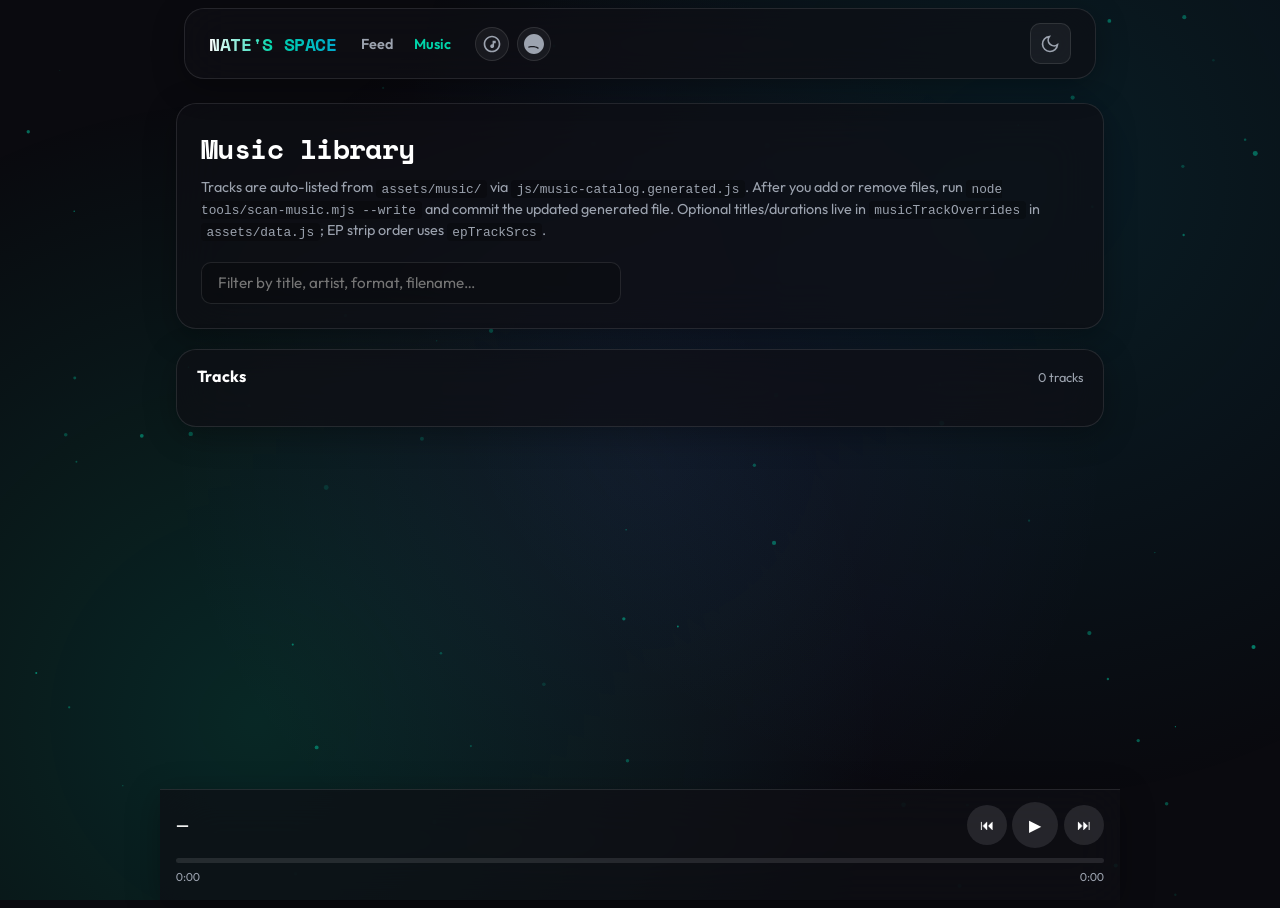
==== music.html @ 947f61d8 "feat(music): auto catalog from assets/music via generated JS Made-with: Cursor" ====
<!DOCTYPE html>
<html lang="en">

<head>
    <meta charset="UTF-8">
    <meta name="viewport" content="width=device-width, initial-scale=1.0">
    <title>Music Library — Nate's Space</title>
    <meta name="description" content="Full catalog of tracks from the studio.">
    <link rel="preconnect" href="https://fonts.googleapis.com">
    <link rel="preconnect" href="https://fonts.gstatic.com" crossorigin>
    <link
        href="https://fonts.googleapis.com/css2?family=Outfit:wght@300;400;600;700&family=Space+Mono:wght@400;700&display=swap"
        rel="stylesheet">
    <link rel="stylesheet" href="styles.css?v=113">
</head>

<body class="music-page-body">
    <canvas id="particleCanvas"></canvas>
    <div class="music-page-shell">
        <nav class="top-nav glass-panel music-top-nav">
            <div class="nav-left-group">
                <a href="index.html" class="logo music-logo-link" title="Back to feed">NATE'S SPACE</a>
                <div class="nav-page-links">
                    <a href="index.html" class="nav-text-link">Feed</a>
                    <span class="nav-text-link nav-text-current" aria-current="page">Music</span>
                </div>
                <div class="nav-socials">
                    <a href="https://music.apple.com/us/artist/natee/1810779697" target="_blank"
                        class="nav-btn social-link apple" title="Apple Music">
                        <svg class="icon" viewBox="0 0 24 24" fill="currentColor">
                            <path
                                d="M12 2C6.48 2 2 6.48 2 12s4.48 10 10 10 10-4.48 10-10S17.52 2 12 2zm0 18c-4.41 0-8-3.59-8-8s3.59-8 8-8 8 3.59 8 8-3.59 8-8 8zm4.5-9h-2v3.59c0 1.28-1.04 2.32-2.32 2.32-1.28 0-2.32-1.04-2.32-2.32 0-1.28 1.04-2.32 2.32-2.32.17 0 .34.02.5.06V8h3.82v1z" />
                        </svg>
                    </a>
                    <a href="https://open.spotify.com/artist/3quza30cJ2cYJm2auOIv85" target="_blank"
                        class="nav-btn social-link spotify" title="Spotify">
                        <svg class="icon" viewBox="0 0 24 24" fill="currentColor">
                            <path
                                d="M12 0C5.4 0 0 5.4 0 12s5.4 12 12 12 12-5.4 12-12S18.66 0 12 0zm5.521 17.34c-.24.359-.66.48-1.021.24-2.82-1.74-6.36-2.101-10.561-1.141-.418.122-.779-.179-.899-.539-.12-.421.18-.78.54-.9 4.56-1.021 8.52-.6 11.64 1.32.42.18.479.659.301 1.02z" />
                        </svg>
                    </a>
                </div>
            </div>
            <div class="nav-controls">
                <button class="nav-btn" id="themeToggle" title="Switch Theme">
                    <svg class="icon" viewBox="0 0 24 24" fill="none" stroke="currentColor" stroke-width="2">
                        <path d="M21 12.79A9 9 0 1 1 11.21 3 7 7 0 0 0 21 12.79z"></path>
                    </svg>
                </button>
            </div>
        </nav>

        <main class="music-main">
            <header class="glass-panel music-library-header">
                <div class="music-library-intro">
                    <h1 class="music-library-title">Music library</h1>
                    <p class="music-library-sub">
                        Tracks are auto-listed from <code>assets/music/</code> via
                        <code>js/music-catalog.generated.js</code>. After you add or remove files, run
                        <code>node tools/scan-music.mjs --write</code> and commit the updated generated file.
                        Optional titles/durations live in <code>musicTrackOverrides</code> in
                        <code>assets/data.js</code>; EP strip order uses <code>epTrackSrcs</code>.
                    </p>
                </div>
                <label class="music-search-wrap">
                    <span class="visually-hidden">Filter tracks</span>
                    <input type="search" id="musicSearch" class="music-search-input" placeholder="Filter by title, artist, format, filename…" autocomplete="off">
                </label>
            </header>

            <section class="glass-panel music-library-panel" aria-labelledby="musicLibHeading">
                <div class="music-library-toolbar">
                    <h2 id="musicLibHeading" class="music-lib-heading">Tracks</h2>
                    <span class="music-count" id="musicCount">0 tracks</span>
                </div>
                <div class="music-library-list" id="musicLibraryList"></div>
                <p class="music-empty-hint" id="musicEmptyState" hidden>No tracks match your filter.</p>
            </section>
        </main>

        <div class="music-dock glass-panel" id="musicDock">
            <audio id="libraryAudio" preload="metadata"></audio>
            <div class="music-dock-row">
                <div class="music-dock-info">
                    <span class="music-dock-title" id="dockTitle">—</span>
                    <span class="music-dock-artist" id="dockArtist"></span>
                </div>
                <div class="music-dock-controls">
                    <button type="button" class="music-dock-btn" id="dockPrev" title="Previous">⏮</button>
                    <button type="button" class="music-dock-btn music-dock-play" id="dockPlay" title="Play">▶</button>
                    <button type="button" class="music-dock-btn" id="dockNext" title="Next">⏭</button>
                </div>
                <a class="music-dock-download" id="dockDownload" href="#" download title="Download file" hidden>⬇</a>
            </div>
            <div class="music-dock-progress-wrap">
                <div class="music-dock-progress" id="dockProgressBar">
                    <div class="music-dock-progress-fill" id="dockProgressFill"></div>
                </div>
                <div class="music-dock-times">
                    <span id="dockCur">0:00</span>
                    <span id="dockDur">0:00</span>
                </div>
            </div>
        </div>
    </div>

    <script src="assets/data.js?v=113"></script>
    <script src="js/music-catalog.generated.js?v=113"></script>
    <script src="js/music-catalog-merge.js?v=113"></script>
    <script src="js/theme-layout.js?v=113"></script>
    <script src="js/particles.js?v=113"></script>
    <script src="js/music-page.js?v=113"></script>
</body>

</html>
---- styles.css ----
/* ===== CSS Variables ===== */
:root {
  --bg-primary: #0a0a0f;
  --bg-secondary: rgba(255, 255, 255, 0.03);
  --bg-glass: rgba(15, 15, 20, 0.7);
  --glass-border: rgba(255, 255, 255, 0.1);

  --accent-color: #00d4aa;
  --accent-glow: rgba(0, 212, 170, 0.5);
  --accent-secondary: #00a8cc;
  --accent-tertiary: #7b61ff;

  --text-primary: #ffffff;
  --text-secondary: #9ca3af;

  --font-main: 'Outfit', -apple-system, BlinkMacSystemFont, sans-serif;
  --font-mono: 'Space Mono', monospace;

  --radius-lg: 20px;
  --radius-md: 14px;
  --radius-sm: 10px;
}

/* Light Theme */
[data-theme="light"] {
  --bg-primary: #f5f7fa;
  --bg-secondary: rgba(0, 0, 0, 0.02);
  --bg-glass: rgba(255, 255, 255, 0.8);
  --glass-border: rgba(0, 0, 0, 0.06);
  --text-primary: #0f172a;
  --text-secondary: #64748b;
}

/* ===== Reset & Base ===== */
* {
  box-sizing: border-box;
  margin: 0;
  padding: 0;
}

body {
  font-family: var(--font-main);
  background-color: var(--bg-primary);
  color: var(--text-primary);
  min-height: 100vh;
  min-height: 100dvh;
  /* Dynamic viewport height for mobile */
  -webkit-font-smoothing: antialiased;
  transition: background-color 0.5s ease, color 0.5s ease;
  overflow-x: hidden;
  overscroll-behavior: none;
  /* Prevent overscroll bounce */
}

/* Animated Background */
body::before {
  content: '';
  position: fixed;
  top: -50px;
  /* Extend beyond viewport to prevent gaps */
  left: -50px;
  right: -50px;
  bottom: -50px;
  background:
    radial-gradient(circle at 20% 80%, rgba(0, 212, 170, 0.15) 0%, transparent 50%),
    radial-gradient(circle at 80% 20%, rgba(0, 168, 204, 0.12) 0%, transparent 50%),
    radial-gradient(circle at 50% 50%, rgba(123, 97, 255, 0.08) 0%, transparent 60%);
  background-attachment: fixed;
  pointer-events: none;
  z-index: -1;
  animation: bgPulse 15s ease-in-out infinite;
}

#particleCanvas {
  position: fixed;
  top: 0;
  left: 0;
  width: 100%;
  height: 100%;
  pointer-events: none;
  z-index: 1;
  /* Ensure it is above the background but below content if content has higher z-index */
}

@keyframes bgPulse {

  0%,
  100% {
    opacity: 1;
  }

  50% {
    opacity: 0.8;
  }
}

[data-theme="light"] body::before {
  background:
    radial-gradient(circle at 20% 80%, rgba(0, 212, 170, 0.08) 0%, transparent 50%),
    radial-gradient(circle at 80% 20%, rgba(0, 168, 204, 0.06) 0%, transparent 50%);
}

html {
  scroll-behavior: smooth;
}

/* ===== Scrollbar ===== */
::-webkit-scrollbar {
  width: 10px;
}

::-webkit-scrollbar-track {
  background: var(--bg-primary);
}

::-webkit-scrollbar-thumb {
  background: rgba(255, 255, 255, 0.1);
  border-radius: 5px;
  border: 2px solid var(--bg-primary);
  /* Padding effect */
}

::-webkit-scrollbar-thumb:hover {
  background: var(--accent-color);
}

/* ===== Loading Skeleton ===== */
.skeleton-loading {
  background: linear-gradient(90deg,
      rgba(255, 255, 255, 0.05) 25%,
      rgba(255, 255, 255, 0.1) 50%,
      rgba(255, 255, 255, 0.05) 75%);
  background-size: 200% 100%;
  animation: skeletonShimmer 1.5s infinite;
}

@keyframes skeletonShimmer {
  0% {
    background-position: 200% 0;
  }

  100% {
    background-position: -200% 0;
  }
}

/* ===== Glass Panel ===== */
.glass-panel {
  background: var(--bg-glass);
  backdrop-filter: blur(24px);
  -webkit-backdrop-filter: blur(24px);
  border: 1px solid var(--glass-border);
  border-radius: var(--radius-lg);
  box-shadow: 0 8px 32px rgba(0, 0, 0, 0.3);
  transition: all 0.3s ease;
}

.glass-panel:hover {
  border-color: rgba(0, 212, 170, 0.2);
}

/* ===== Layout ===== */
.app-layout {
  min-height: 100vh;
  display: flex;
  flex-direction: column;
}

.container {
  max-width: 1200px;
  margin: 0 auto;
  padding: 0 1rem 2rem;
}

.main-grid {
  display: grid;
  grid-template-columns: 320px 1fr;
  gap: 1.5rem;
  transition: all 0.4s ease;
}

/* Layout Modes */
.main-grid[data-layout="left"] {
  grid-template-columns: 320px 1fr;
}

.main-grid[data-layout="right"] {
  grid-template-columns: 1fr 320px;
}

.main-grid[data-layout="right"] .sidebar {
  order: 2;
}

.main-grid[data-layout="focus"] {
  grid-template-columns: 1fr;
  max-width: 800px;
  margin: 0 auto;
}

.main-grid[data-layout="focus"] .sidebar {
  display: none;
}

/* Hero Section - Only visible in Focus mode */
.hero-section {
  display: none;
  position: relative;
  width: 100vw;
  left: 50%;
  right: 50%;
  margin-left: -50vw;
  margin-right: -50vw;
  min-height: 450px;
  /* Removed border-radius for full immersive feel */
  overflow: hidden;
  margin-bottom: 2rem;
  box-shadow: 0 10px 40px rgba(0, 0, 0, 0.5);
}

[data-layout="focus"]~.hero-section,
.container:has(.main-grid[data-layout="focus"]) .hero-section {
  display: block;
}

.hero-bg {
  position: absolute;
  inset: 0;
  z-index: 0;
}

.hero-bg-image {
  width: 100%;
  height: 100%;
  object-fit: cover;
  filter: brightness(0.35) saturate(1.2);
}

.hero-overlay {
  position: absolute;
  inset: 0;
  background: linear-gradient(to top,
      rgba(10, 10, 15, 0.95) 0%,
      rgba(10, 10, 15, 0.6) 40%,
      transparent 100%);
}

.hero-content {
  position: relative;
  z-index: 1;
  display: flex;
  align-items: flex-end;
  gap: 2rem;
  padding: 3rem;
  min-height: 450px;
  max-width: 1200px;
  margin: 0 auto;
}

.hero-avatar {
  flex-shrink: 0;
}

.hero-avatar img {
  width: 150px;
  height: 150px;
  border-radius: 50%;
  object-fit: cover;
  border: 4px solid var(--accent-color);
  box-shadow: 0 0 40px var(--accent-glow);
}

.hero-info {
  flex: 1;
}

.hero-title {
  font-size: 3rem;
  font-weight: 700;
  margin-bottom: 0.5rem;
  background: linear-gradient(135deg, #fff, var(--accent-color));
  -webkit-background-clip: text;
  -webkit-text-fill-color: transparent;
  background-clip: text;
}

.hero-subtitle {
  font-size: 1.1rem;
  color: var(--text-secondary);
  margin-bottom: 1.5rem;
}

.hero-stats {
  display: flex;
  gap: 2.5rem;
  margin-bottom: 1.5rem;
}

.hero-stat {
  display: flex;
  flex-direction: column;
}

.hero-stat .stat-value {
  font-size: 1.75rem;
  font-weight: 700;
  color: var(--text-primary);
}

.hero-stat .stat-label {
  font-size: 0.8rem;
  color: var(--text-secondary);
  text-transform: uppercase;
  letter-spacing: 0.05em;
}

.hero-actions {
  display: flex;
  gap: 0.75rem;
  flex-wrap: wrap;
}

.hero-actions .btn {
  padding: 0.75rem 1.5rem;
}

.hero-actions .btn.primary {
  box-shadow: 0 4px 20px var(--accent-glow);
}


/* ===== Navigation ===== */
.top-nav {
  position: sticky;
  top: 0.5rem;
  margin: 0.5rem auto 1.5rem;
  width: calc(100% - 1rem);
  max-width: 1200px;
  padding: 0.875rem 1.5rem;
  display: flex;
  justify-content: space-between;
  align-items: center;
  z-index: 100;
  animation: slideDown 0.6s ease-out;
}

@keyframes slideDown {
  from {
    opacity: 0;
    transform: translateY(-20px);
  }

  to {
    opacity: 1;
    transform: translateY(0);
  }
}

.logo {
  font-family: var(--font-mono);
  font-weight: 700;
  font-size: 1.1rem;
  letter-spacing: -0.02em;
  text-transform: uppercase;
  background: linear-gradient(90deg,
      var(--text-primary) 0%,
      var(--accent-color) 25%,
      var(--accent-secondary) 50%,
      var(--text-primary) 75%,
      var(--text-primary) 100%);
  background-size: 200% auto;
  -webkit-background-clip: text;
  -webkit-text-fill-color: transparent;
  background-clip: text;
  animation: shine 4s linear infinite;
}

@keyframes shine {
  to {
    background-position: 200% center;
  }
}

.nav-controls {
  display: flex;
  gap: 0.5rem;
}

.nav-btn {
  background: rgba(255, 255, 255, 0.05);
  border: 1px solid var(--glass-border);
  color: var(--text-secondary);
  cursor: pointer;
  display: flex;
  align-items: center;
  justify-content: center;
  padding: 0.6rem;
  border-radius: var(--radius-sm);
  transition: all 0.3s ease;
}

.nav-btn:hover {
  color: var(--accent-color);
  background: rgba(0, 212, 170, 0.15);
  border-color: var(--accent-color);
  transform: scale(1.05);
}

.nav-btn .icon {
  width: 20px;
  height: 20px;
}

.theme-toggle {
  background: rgba(255, 255, 255, 0.05);
  border: 1px solid var(--glass-border);
  color: var(--text-secondary);
  cursor: pointer;
  display: flex;
  align-items: center;
  justify-content: center;
  padding: 0.5rem;
  border-radius: 50%;
  transition: all 0.3s ease;
}

.theme-toggle:hover {
  color: var(--accent-color);
  background: rgba(0, 212, 170, 0.15);
  border-color: var(--accent-color);
  transform: rotate(180deg);
}

.theme-toggle .icon {
  width: 20px;
  height: 20px;
}

.nav-left-group {
  display: flex;
  align-items: center;
  gap: 1.5rem;
  flex-wrap: wrap;
}

.nav-page-links {
  display: flex;
  align-items: center;
  gap: 0.35rem;
  font-size: 0.9rem;
  font-weight: 600;
}

.nav-text-link {
  color: var(--text-secondary);
  text-decoration: none;
  padding: 0.25rem 0.5rem;
  border-radius: var(--radius-sm);
  transition: color 0.2s, background 0.2s;
}

.nav-text-link:hover {
  color: var(--accent-color);
  background: rgba(0, 212, 170, 0.08);
}

.nav-text-current {
  color: var(--accent-color);
  cursor: default;
}

.nav-socials {
  display: flex;
  gap: 0.5rem;
}

.social-link {
  width: 34px;
  height: 34px;
  padding: 0;
  border-radius: 50%;
}

.social-link svg {
  width: 18px;
  height: 18px;
}

.social-link.spotify:hover {
  color: #1DB954;
  border-color: #1DB954;
  background: rgba(29, 185, 84, 0.1);
}

.social-link.apple:hover {
  color: #fa243c;
  border-color: #fa243c;
  background: rgba(250, 36, 60, 0.1);
}

@media (max-width: 600px) {
  .nav-left-group {
    gap: 0.75rem;
  }

  .logo {
    font-size: 1rem;
  }
}

/* ===== Sidebar ===== */
.sidebar {
  display: flex;
  flex-direction: column;
  gap: 1.25rem;
  animation: slideInLeft 0.5s ease-out;
}

@keyframes slideInLeft {
  from {
    opacity: 0;
    transform: translateX(-20px);
  }

  to {
    opacity: 1;
    transform: translateX(0);
  }
}

/* ===== Profile Card ===== */
.profile-card {
  padding: 1.5rem;
  text-align: center;
}

.profile-pic-container {
  position: relative;
  width: 140px;
  height: 140px;
  margin: 0 auto 1.25rem;
}

.profile-pic {
  width: 100%;
  height: 100%;
  border-radius: 50%;
  overflow: hidden;
  border: 3px solid var(--accent-color);
  box-shadow: 0 0 25px var(--accent-glow);
}

.profile-image {
  width: 100%;
  height: 100%;
  object-fit: cover;
}

.status-indicator {
  position: absolute;
  bottom: 8px;
  right: 8px;
  width: 18px;
  height: 18px;
  background: #00ff88;
  border-radius: 50%;
  border: 3px solid var(--bg-primary);
  animation: pulse 2s infinite;
}

@keyframes pulse {

  0%,
  100% {
    box-shadow: 0 0 0 0 rgba(0, 255, 136, 0.5);
  }

  50% {
    box-shadow: 0 0 0 8px rgba(0, 255, 136, 0);
  }
}

.profile-info h1 {
  font-size: 1.4rem;
  margin-bottom: 0.4rem;
}

.mood {
  color: var(--text-secondary);
  font-size: 0.9rem;
  margin-bottom: 1rem;
}

.stats {
  display: flex;
  justify-content: center;
  gap: 1rem;
  color: var(--text-secondary);
  font-size: 0.8rem;
  margin-bottom: 1.25rem;
  flex-wrap: wrap;
}

.actions {
  display: flex;
  gap: 0.5rem;
  justify-content: center;
  margin-bottom: 1.25rem;
}

.btn {
  background: rgba(255, 255, 255, 0.05);
  border: 1px solid var(--glass-border);
  color: var(--text-primary);
  padding: 0.5rem 1rem;
  border-radius: var(--radius-sm);
  cursor: pointer;
  font-family: var(--font-main);
  font-weight: 600;
  font-size: 0.9rem;
  transition: all 0.2s;
}

.btn:hover {
  background: rgba(255, 255, 255, 0.1);
  border-color: var(--accent-color);
}

.btn.primary {
  background: var(--accent-color);
  border-color: var(--accent-color);
  color: white;
}

.btn.primary:hover {
  box-shadow: 0 0 20px var(--accent-glow);
  transform: translateY(-1px);
}

.about-section {
  text-align: left;
  padding-top: 1.25rem;
  border-top: 1px solid var(--glass-border);
}

.about-section h3 {
  font-size: 0.8rem;
  text-transform: uppercase;
  letter-spacing: 0.05em;
  color: var(--text-secondary);
  margin-bottom: 0.5rem;
}

.about-section p {
  font-size: 0.9rem;
  line-height: 1.5;
  margin-bottom: 1rem;
}

.skills-tags {
  display: flex;
  gap: 0.5rem;
  margin-bottom: 1rem;
  flex-wrap: wrap;
}

.skill-tag {
  display: inline-flex;
  align-items: center;
  gap: 0.25rem;
  background: rgba(0, 212, 170, 0.15);
  color: var(--accent-color);
  padding: 0.25rem 0.75rem;
  border-radius: 20px;
  font-size: 0.75rem;
  font-weight: 600;
}

.website-link {
  color: var(--accent-color);
  text-decoration: none;
  font-size: 0.9rem;
  display: inline-flex;
  align-items: center;
  gap: 0.5rem;
  transition: opacity 0.2s;
}

.website-link:hover {
  opacity: 0.8;
}

/* ===== Gallery Panel ===== */
.gallery-panel {
  padding: 1.25rem;
}

.gallery-panel h3 {
  font-size: 1rem;
  margin-bottom: 1rem;
}

.gallery-panel .gallery-grid {
  display: grid;
  grid-template-columns: repeat(2, 1fr);
  gap: 0.5rem;
}

.gallery-panel .gallery-item {
  border-radius: var(--radius-sm);
  overflow: hidden;
  aspect-ratio: 1;
  cursor: pointer;
}

.gallery-panel .gallery-item img {
  width: 100%;
  height: 100%;
  object-fit: cover;
  transition: transform 0.3s;
}

.gallery-panel .gallery-item:hover img {
  transform: scale(1.1);
}

/* ===== Music Player ===== */
.music-player {
  padding: 1.25rem;
}

.player-header-row {
  display: flex;
  justify-content: space-between;
  align-items: center;
  margin-bottom: 1rem;
}

.player-header-row h3 {
  font-size: 1rem;
  margin-bottom: 0;
}

.icon-btn {
  background: transparent;
  border: none;
  cursor: pointer;
  color: var(--text-secondary);
  transition: all 0.2s;
  padding: 4px;
  border-radius: 50%;
  display: flex;
  align-items: center;
  justify-content: center;
}

.icon-btn:hover {
  color: var(--accent-color);
  background: rgba(255, 255, 255, 0.05);
}

.apple-toggle {
  color: #fa243c;
  position: relative;
  overflow: visible;
  animation: applePulse 3s infinite;
}

@keyframes applePulse {
  0% {
    box-shadow: 0 0 0 0 rgba(250, 36, 60, 0.4);
  }

  70% {
    box-shadow: 0 0 0 6px rgba(250, 36, 60, 0);
  }

  100% {
    box-shadow: 0 0 0 0 rgba(250, 36, 60, 0);
  }
}

.apple-toggle:hover {
  background: rgba(250, 36, 60, 0.15);
  transform: scale(1.1);
  animation: none;
  /* Stop pulsing on hover */
}

.apple-toggle svg {
  width: 24px;
  height: 24px;
}

.modal-content.large-modal {
  width: 90%;
  max-width: 700px;
}

.apple-embeds {
  margin-top: 1.5rem;
  display: flex;
  flex-direction: column;
  gap: 1rem;
  overflow-y: auto;
  max-height: 60vh;
  -webkit-overflow-scrolling: touch;
  padding-right: 5px;
  /* Prevent scrollbar overlapping content */
}

/* Custom scrollbar for the embeds container */
.apple-embeds::-webkit-scrollbar {
  width: 6px;
}

.apple-embeds::-webkit-scrollbar-track {
  background: rgba(255, 255, 255, 0.05);
}

.apple-embeds::-webkit-scrollbar-thumb {
  background: var(--glass-border);
  border-radius: 3px;
}

.player-container {
  display: flex;
  flex-direction: column;
  gap: 1rem;
}

.track-list {
  display: flex;
  flex-direction: column;
  gap: 0.5rem;
}

.track {
  display: flex;
  align-items: center;
  gap: 0.75rem;
  padding: 0.75rem;
  background: rgba(0, 0, 0, 0.2);
  border-radius: var(--radius-sm);
  cursor: pointer;
  transition: all 0.2s;
  border: 1px solid transparent;
}

.track:hover {
  background: rgba(0, 212, 170, 0.1);
  border-color: rgba(0, 212, 170, 0.2);
}

.track.active {
  background: rgba(0, 212, 170, 0.15);
  border-color: var(--accent-color);
}

.track.playing .track-play-btn {
  background: var(--accent-color);
  color: white;
}

.track-play-btn {
  width: 36px;
  height: 36px;
  border-radius: 50%;
  border: none;
  background: rgba(255, 255, 255, 0.1);
  color: var(--text-primary);
  cursor: pointer;
  display: flex;
  align-items: center;
  justify-content: center;
  font-size: 0.8rem;
  transition: all 0.2s;
  flex-shrink: 0;
}

.track-play-btn:hover {
  background: var(--accent-color);
  color: white;
  transform: scale(1.1);
}

.track-info {
  display: flex;
  flex-direction: column;
  gap: 0.15rem;
  min-width: 0;
  flex: 1;
}

.track-title {
  font-weight: 600;
  font-size: 0.9rem;
  white-space: nowrap;
  overflow: hidden;
  text-overflow: ellipsis;
}

.track-artist {
  font-size: 0.75rem;
  color: var(--text-secondary);
}

.player-controls {
  display: flex;
  flex-direction: column;
  gap: 0.75rem;
}

.progress-container {
  display: flex;
  flex-direction: column;
  gap: 0.35rem;
}

.progress-bar {
  width: 100%;
  height: 6px;
  background: rgba(255, 255, 255, 0.1);
  border-radius: 3px;
  cursor: pointer;
  overflow: hidden;
}

.progress-fill {
  height: 100%;
  width: 0%;
  background: linear-gradient(90deg, var(--accent-color), var(--accent-secondary));
  border-radius: 3px;
  transition: width 0.1s linear;
}

.time-display {
  display: flex;
  justify-content: space-between;
  font-size: 0.7rem;
  color: var(--text-secondary);
  font-family: var(--font-mono);
}

.volume-control {
  display: flex;
  align-items: center;
  gap: 0.5rem;
}

.volume-icon {
  font-size: 0.9rem;
  cursor: pointer;
}

.volume-slider {
  flex: 1;
  height: 4px;
  -webkit-appearance: none;
  appearance: none;
  background: rgba(255, 255, 255, 0.1);
  border-radius: 2px;
  cursor: pointer;
}

.volume-slider::-webkit-slider-thumb {
  -webkit-appearance: none;
  appearance: none;
  width: 12px;
  height: 12px;
  background: var(--accent-color);
  border-radius: 50%;
  cursor: pointer;
  transition: transform 0.1s;
}

.volume-slider::-webkit-slider-thumb:hover {
  transform: scale(1.2);
}

.volume-slider::-moz-range-thumb {
  width: 12px;
  height: 12px;
  background: var(--accent-color);
  border-radius: 50%;
  border: none;
  cursor: pointer;
}

/* ===== Focus Mode Music Player ===== */
.focus-music-player {
  display: none;
  padding: 1.5rem;
  margin-bottom: 1.5rem;
}

.focus-music-player.visible {
  display: block;
}

.focus-player-header {
  display: flex;
  justify-content: space-between;
  align-items: center;
  margin-bottom: 1.25rem;
}

.focus-player-header h3 {
  font-size: 1.25rem;
  font-weight: 700;
}

.album-info {
  font-size: 0.85rem;
  color: var(--text-secondary);
}

.focus-player-content {
  display: flex;
  gap: 1.5rem;
  margin-bottom: 1.25rem;
}

.focus-album-art {
  flex-shrink: 0;
}

.focus-album-art img {
  width: 120px;
  height: 120px;
  border-radius: var(--radius-md);
  object-fit: cover;
  box-shadow: 0 8px 25px rgba(0, 0, 0, 0.4);
}

.focus-tracks {
  flex: 1;
  display: flex;
  flex-direction: column;
  gap: 0.5rem;
}

.focus-track {
  display: flex;
  align-items: center;
  gap: 0.75rem;
  padding: 0.75rem;
  background: rgba(0, 0, 0, 0.2);
  border-radius: var(--radius-sm);
  cursor: pointer;
  transition: all 0.2s;
  border: 1px solid transparent;
}

.focus-track:hover {
  background: rgba(0, 212, 170, 0.1);
  border-color: rgba(0, 212, 170, 0.2);
}

.focus-track.active {
  background: rgba(0, 212, 170, 0.15);
  border-color: var(--accent-color);
}

.focus-track.playing .focus-track-btn {
  background: var(--accent-color);
  color: white;
}

.focus-track-btn {
  width: 40px;
  height: 40px;
  border-radius: 50%;
  border: none;
  background: rgba(255, 255, 255, 0.1);
  color: var(--text-primary);
  cursor: pointer;
  display: flex;
  align-items: center;
  justify-content: center;
  font-size: 0.9rem;
  transition: all 0.2s;
  flex-shrink: 0;
}

.focus-track-btn:hover {
  background: var(--accent-color);
  color: white;
  transform: scale(1.1);
}

.focus-track-info {
  display: flex;
  flex-direction: column;
  gap: 0.2rem;
  min-width: 0;
  flex: 1;
}

.focus-track-title {
  font-weight: 600;
  font-size: 0.95rem;
}

.focus-track-artist {
  font-size: 0.8rem;
  color: var(--text-secondary);
}

.focus-player-controls {
  display: flex;
  flex-direction: column;
  gap: 0.5rem;
}

.focus-progress-bar {
  width: 100%;
  height: 6px;
  background: rgba(255, 255, 255, 0.1);
  border-radius: 3px;
  cursor: pointer;
  overflow: hidden;
}

.focus-progress-fill {
  height: 100%;
  width: 0%;
  background: linear-gradient(90deg, var(--accent-color), var(--accent-secondary));
  border-radius: 3px;
  transition: width 0.1s linear;
}

.focus-time-display {
  display: flex;
  justify-content: space-between;
  font-size: 0.75rem;
  color: var(--text-secondary);
  font-family: var(--font-mono);
}

/* ===== Friends Panel ===== */
.friends-panel {
  padding: 1.25rem;
}

.friends-panel h3 {
  font-size: 1rem;
  margin-bottom: 1rem;
}

.friends-grid {
  display: grid;
  grid-template-columns: repeat(3, 1fr);
  gap: 0.5rem;
}

.friend-item {
  display: flex;
  flex-direction: column;
  align-items: center;
  gap: 0.25rem;
  cursor: pointer;
}

.friend-avatar {
  width: 100%;
  aspect-ratio: 1;
  border-radius: var(--radius-sm);
  display: flex;
  align-items: center;
  justify-content: center;
  font-weight: 700;
  color: white;
  font-size: 1.1rem;
  transition: transform 0.2s;
}

.friend-item:hover .friend-avatar {
  transform: scale(1.05);
}

.friend-item span {
  font-size: 0.7rem;
  color: var(--text-secondary);
}

/* ===== Content Area ===== */
.content-area {
  display: flex;
  flex-direction: column;
  gap: 1.25rem;
  animation: slideInRight 0.5s ease-out;
}

@keyframes slideInRight {
  from {
    opacity: 0;
    transform: translateX(20px);
  }

  to {
    opacity: 1;
    transform: translateX(0);
  }
}

/* ===== Composer ===== */
.composer {
  padding: 1.25rem;
}

.composer textarea {
  width: 100%;
  background: rgba(0, 0, 0, 0.2);
  border: 1px solid var(--glass-border);
  border-radius: var(--radius-sm);
  padding: 1rem;
  color: var(--text-primary);
  font-family: var(--font-main);
  font-size: 0.95rem;
  resize: vertical;
  min-height: 80px;
  margin-bottom: 1rem;
  transition: border-color 0.2s;
}

.composer textarea::placeholder {
  color: var(--text-secondary);
}

.composer textarea:focus {
  outline: none;
  border-color: var(--accent-color);
}

.composer-actions {
  display: flex;
  justify-content: space-between;
  align-items: center;
  flex-wrap: wrap;
  gap: 0.75rem;
}

.composer-tools {
  display: flex;
  gap: 0.5rem;
}

.tool-btn {
  background: rgba(255, 255, 255, 0.05);
  border: 1px solid var(--glass-border);
  border-radius: var(--radius-sm);
  padding: 0.5rem 0.75rem;
  cursor: pointer;
  transition: all 0.2s;
}

.tool-btn:hover {
  background: rgba(0, 212, 170, 0.15);
  border-color: var(--accent-color);
}

/* ===== Posts ===== */
.post {
  padding: 1.25rem;
  transition: all 0.3s ease;
}

.post:hover {
  border-color: rgba(0, 212, 170, 0.3);
  transform: translateY(-2px);
}

.post-header {
  display: flex;
  justify-content: space-between;
  align-items: flex-start;
  margin-bottom: 1rem;
  gap: 0.75rem;
}

.post-meta h2 {
  font-size: 1.1rem;
  margin-bottom: 0.25rem;
  line-height: 1.3;
}

.timestamp {
  color: var(--text-secondary);
  font-size: 0.8rem;
}

.tag {
  padding: 0.25rem 0.5rem;
  border-radius: 4px;
  font-size: 0.65rem;
  font-weight: 700;
  text-transform: uppercase;
  white-space: nowrap;
  flex-shrink: 0;
}

.tag.video {
  background: #e74c3c;
  color: white;
}

.tag.photo {
  background: var(--accent-secondary);
  color: white;
}

.tag.update {
  background: var(--accent-tertiary);
  color: white;
}

.post-content p {
  color: var(--text-secondary);
  line-height: 1.6;
  margin-bottom: 1rem;
  font-size: 0.95rem;
}

.media-container {
  position: relative;
  border-radius: var(--radius-md);
  overflow: hidden;
  max-height: 550px;
}

.media-container img {
  width: 100%;
  height: 100%;
  object-fit: cover;
  object-position: center center;
  display: block;
  transition: transform 0.3s;
}

.media-container:hover img {
  transform: scale(1.02);
}

.video-container {
  max-height: none;
  position: relative;
  cursor: pointer;
}

.video-container video {
  width: 100%;
  border-radius: var(--radius-md);
  display: block;
}

.video-play-overlay {
  position: absolute;
  top: 50%;
  left: 50%;
  transform: translate(-50%, -50%);
  width: 60px;
  height: 60px;
  background: rgba(0, 0, 0, 0.6);
  backdrop-filter: blur(4px);
  border-radius: 50%;
  display: flex;
  align-items: center;
  justify-content: center;
  border: 2px solid rgba(255, 255, 255, 0.8);
  transition: all 0.3s ease;
  pointer-events: none;
  /* Let clicks pass through to container */
  z-index: 2;
}

.video-container:hover .video-play-overlay {
  background: var(--accent-color);
  border-color: var(--accent-color);
  transform: translate(-50%, -50%) scale(1.1);
}

.video-play-overlay::after {
  content: '';
  width: 0;
  height: 0;
  border-top: 10px solid transparent;
  border-bottom: 10px solid transparent;
  border-left: 18px solid white;
  margin-left: 4px;
}

.image-overlay {
  position: absolute;
  bottom: 0;
  left: 0;
  right: 0;
  padding: 1rem;
  background: linear-gradient(transparent, rgba(0, 0, 0, 0.7));
  color: white;
  font-size: 0.85rem;
  opacity: 0;
  transition: opacity 0.3s;
}

.media-container:hover .image-overlay {
  opacity: 1;
}

.post-footer {
  display: flex;
  gap: 0.5rem;
  margin-top: 1rem;
  padding-top: 1rem;
  border-top: 1px solid var(--glass-border);
  flex-wrap: wrap;
}

.action-btn {
  background: none;
  border: none;
  color: var(--text-secondary);
  cursor: pointer;
  font-family: var(--font-main);
  font-size: 0.85rem;
  padding: 0.35rem 0.6rem;
  border-radius: var(--radius-sm);
  transition: all 0.2s;
}

.action-btn:hover {
  color: var(--accent-color);
  background: rgba(0, 212, 170, 0.1);
}

/* ===== MOBILE RESPONSIVE ===== */
@media (max-width: 900px) {

  /* Hide layout toggle on tablet/mobile - not useful */
  #layoutToggle {
    display: none;
  }

  /* Force single column layout */
  .main-grid,
  .main-grid[data-layout="left"],
  .main-grid[data-layout="right"],
  .main-grid[data-layout="focus"] {
    grid-template-columns: 1fr !important;
    max-width: none !important;
  }

  /* Show sidebar on mobile (overrides focus mode) */
  .main-grid[data-layout="focus"] .sidebar {
    display: flex !important;
  }

  .sidebar {
    order: -1;
  }
}

@media (max-width: 600px) {
  .container {
    padding: 0 0.75rem 1.5rem;
  }

  /* Hero mobile styles */
  .hero-section {
    min-height: 350px;
    margin-bottom: 1.5rem;
  }

  .hero-content {
    flex-direction: column;
    align-items: center;
    text-align: center;
    padding: 1.5rem;
    min-height: 350px;
  }

  .hero-avatar img {
    width: 100px;
    height: 100px;
  }

  .hero-title {
    font-size: 2rem;
  }

  .hero-subtitle {
    font-size: 0.95rem;
  }

  .hero-stats {
    justify-content: center;
    gap: 1.5rem;
  }

  /* Fix for Video Play Button centering on mobile */
  .media-container {
    min-height: 250px;
    /* Ensure minimum height for play button centering */
  }

  .video-play-overlay {
    /* Ensure it stays centered regardless of container size quirks */
    top: 50% !important;
    left: 50% !important;
    transform: translate(-50%, -50%) !important;
  }

  /* Show center-top of images on mobile (35%) */
  .media-container img {
    object-position: center 35% !important;
  }



  .hero-stat .stat-value {
    font-size: 1.4rem;
  }

  .hero-actions {
    justify-content: center;
    width: 100%;
  }

  .hero-actions .btn {
    flex: 1;
    text-align: center;
  }

  .top-nav {
    padding: 0.75rem 1rem;
    width: calc(100% - 0.75rem);
    margin: 0.5rem auto 1rem;
  }

  .logo {
    font-size: 1rem;
  }

  .profile-card {
    padding: 1.25rem;
  }

  /* Hide duplicate profile info on mobile since we have the hero */
  .profile-pic-container,
  .profile-info {
    display: none;
  }

  .about-section {
    border-top: none;
    padding-top: 0;
  }

  .stats {
    font-size: 0.75rem;
  }

  .btn {
    padding: 0.4rem 0.75rem;
    font-size: 0.85rem;
  }

  .gallery-panel .gallery-grid {
    grid-template-columns: repeat(3, 1fr);
    gap: 0.4rem;
  }

  .friends-grid {
    grid-template-columns: repeat(3, 1fr);
    gap: 0.4rem;
  }

  .friend-avatar {
    width: 30px;
    height: 30px;
    font-size: 0.8rem;
  }

  .composer {
    padding: 1rem;
  }

  .composer textarea {
    min-height: 70px;
    padding: 0.75rem;
    font-size: 0.9rem;
  }

  .post {
    padding: 1rem;
  }

  .post-meta h2 {
    font-size: 1rem;
  }

  .post-content p {
    font-size: 0.9rem;
  }

  .post-header {
    flex-direction: column;
    gap: 0.5rem;
  }

  .post-footer {
    gap: 0.35rem;
  }

  .action-btn {
    font-size: 0.8rem;
    padding: 0.3rem 0.5rem;
  }

  .media-container {
    max-height: 250px;
  }
}

@media (max-width: 380px) {
  .stats {
    flex-direction: column;
    gap: 0.25rem;
  }

  .actions {
    flex-direction: column;
    gap: 0.5rem;
  }

  .btn {
    width: 100%;
  }

  .composer-actions {
    flex-direction: column;
    align-items: stretch;
  }

  .composer-tools {
    justify-content: center;
  }

  .btn.primary {
    width: 100%;
  }
}

/* ===== Selection ===== */
::selection {
  background: var(--accent-color);
  color: white;
}

/* ===== Mobile Bottom Player (Spotify-style) ===== */
.mobile-player {
  display: none;
  position: fixed;
  bottom: 0;
  left: 0;
  right: 0;
  z-index: 1000;
}

@media (max-width: 900px) {
  .mobile-player {
    display: block;
  }

  /* Hide sidebar music player on mobile */
  .music-player {
    display: none;
  }

  /* Add padding to body for mobile player */
  body {
    padding-bottom: 70px;
  }
}

.mobile-player-bar {
  display: flex;
  align-items: center;
  justify-content: space-between;
  padding: 0.75rem 1rem;
  background: rgba(20, 20, 25, 0.95);
  backdrop-filter: blur(20px);
  -webkit-backdrop-filter: blur(20px);
  border-top: 1px solid rgba(255, 255, 255, 0.1);
  cursor: pointer;
}

.mobile-player-info {
  display: flex;
  align-items: center;
  gap: 0.75rem;
  flex: 1;
  min-width: 0;
}

.mobile-album-art {
  width: 45px;
  height: 45px;
  border-radius: 6px;
  object-fit: cover;
}

.mobile-track-details {
  display: flex;
  flex-direction: column;
  min-width: 0;
}

.mobile-track-name {
  font-weight: 600;
  font-size: 0.9rem;
  white-space: nowrap;
  overflow: hidden;
  text-overflow: ellipsis;
}

.mobile-album-name {
  font-size: 0.75rem;
  color: var(--text-secondary);
}

.mobile-play-btn {
  width: 44px;
  height: 44px;
  border-radius: 50%;
  border: none;
  background: var(--accent-color);
  color: white;
  font-size: 1rem;
  cursor: pointer;
  display: flex;
  align-items: center;
  justify-content: center;
  flex-shrink: 0;
}

/* Expanded Player */
.mobile-player-expanded {
  position: fixed;
  bottom: 0;
  left: 0;
  right: 0;
  top: 0;
  background: linear-gradient(180deg, #1a1a2e 0%, #0a0a0f 100%);
  transform: translateY(100%);
  transition: transform 0.3s ease;
  display: flex;
  flex-direction: column;
  padding: 1rem;
  overflow-y: auto;
}

.mobile-player-expanded.active {
  transform: translateY(0);
}

.expanded-header {
  display: flex;
  justify-content: space-between;
  align-items: center;
  padding: 0.5rem 0 1.5rem;
}

.expanded-header span {
  font-size: 0.9rem;
  color: var(--text-secondary);
}

.collapse-btn {
  width: 40px;
  height: 40px;
  border-radius: 50%;
  border: none;
  background: rgba(255, 255, 255, 0.1);
  color: var(--text-primary);
  font-size: 1rem;
  cursor: pointer;
}

.expanded-artwork {
  flex-shrink: 0;
  margin: 0 auto 2rem;
  width: 100%;
  max-width: 300px;
}

.expanded-artwork img {
  width: 100%;
  aspect-ratio: 1;
  object-fit: cover;
  border-radius: 12px;
  box-shadow: 0 20px 60px rgba(0, 0, 0, 0.5);
}

.expanded-info {
  text-align: center;
  margin-bottom: 1.5rem;
}

.expanded-track-name {
  font-size: 1.5rem;
  font-weight: 700;
  margin-bottom: 0.25rem;
}

.expanded-album-name {
  color: var(--text-secondary);
  font-size: 0.9rem;
}

.expanded-progress {
  margin-bottom: 1.5rem;
}

.mobile-progress-bar {
  width: 100%;
  height: 4px;
  background: rgba(255, 255, 255, 0.2);
  border-radius: 2px;
  cursor: pointer;
  margin-bottom: 0.5rem;
}

.mobile-progress-fill {
  height: 100%;
  width: 0%;
  background: var(--accent-color);
  border-radius: 2px;
  transition: width 0.1s linear;
}

.mobile-time-display {
  display: flex;
  justify-content: space-between;
  font-size: 0.75rem;
  color: var(--text-secondary);
  font-family: var(--font-mono);
}

.expanded-controls {
  display: flex;
  justify-content: center;
  align-items: center;
  gap: 2rem;
  margin-bottom: 2rem;
}

.control-btn {
  width: 50px;
  height: 50px;
  border-radius: 50%;
  border: none;
  background: transparent;
  color: var(--text-primary);
  font-size: 1.5rem;
  cursor: pointer;
  display: flex;
  align-items: center;
  justify-content: center;
}

.control-btn.play-pause {
  width: 70px;
  height: 70px;
  background: var(--accent-color);
  color: white;
  font-size: 1.75rem;
}

.expanded-tracklist {
  flex: 1;
  overflow-y: auto;
}

.mobile-track-item {
  display: flex;
  align-items: center;
  gap: 1rem;
  padding: 0.75rem;
  border-radius: 8px;
  cursor: pointer;
  transition: background 0.2s;
}

.mobile-track-item:hover,
.mobile-track-item.active {
  background: rgba(255, 255, 255, 0.1);
}

.mobile-track-item.active {
  color: var(--accent-color);
}

.track-num {
  width: 20px;
  text-align: center;
  color: var(--text-secondary);
  font-size: 0.9rem;
}

.mobile-track-item .track-info {
  flex: 1;
  display: flex;
  justify-content: space-between;
  align-items: center;
}

.mobile-track-item .track-title {
  font-weight: 500;
}

.mobile-track-item .track-duration {
  color: var(--text-secondary);
  font-size: 0.85rem;
}

/* ===== Social Modal ===== */
.modal-overlay {
  display: none;
  position: fixed;
  top: 0;
  left: 0;
  right: 0;
  bottom: 0;
  background: rgba(0, 0, 0, 0.6);
  backdrop-filter: blur(5px);
  -webkit-backdrop-filter: blur(5px);
  z-index: 2000;
  align-items: center;
  justify-content: center;
  opacity: 0;
  transition: opacity 0.3s ease;
}

.modal-overlay.active {
  display: flex;
  opacity: 1;
}

.modal-content {
  width: 90%;
  max-width: 400px;
  padding: 2rem;
  text-align: center;
  position: relative;
  transform: scale(0.9);
  transition: transform 0.3s cubic-bezier(0.175, 0.885, 0.32, 1.275);
  border: 1px solid rgba(255, 255, 255, 0.15);
  box-shadow: 0 25px 50px -12px rgba(0, 0, 0, 0.5);
}

.modal-overlay.active .modal-content {
  transform: scale(1);
}

.modal-close {
  position: absolute;
  top: 1rem;
  right: 1rem;
  background: transparent;
  border: none;
  color: var(--text-secondary);
  font-size: 1.5rem;
  cursor: pointer;
  width: 30px;
  height: 30px;
  display: flex;
  align-items: center;
  justify-content: center;
  border-radius: 50%;
  transition: all 0.2s;
}

.modal-close:hover {
  background: rgba(255, 255, 255, 0.1);
  color: var(--text-primary);
}

.modal-content h3 {
  font-size: 1.5rem;
  margin-bottom: 1.5rem;
}

.social-links {
  display: flex;
  flex-direction: column;
  gap: 1rem;
}

.social-btn {
  display: flex;
  align-items: center;
  justify-content: center;
  gap: 0.75rem;
  padding: 1rem;
  border-radius: var(--radius-md);
  text-decoration: none;
  color: white;
  font-weight: 600;
  transition: all 0.2s;
  border: 1px solid rgba(255, 255, 255, 0.1);
}

.social-btn:hover {
  transform: translateY(-2px);
  box-shadow: 0 4px 15px rgba(0, 0, 0, 0.3);
}

.social-btn.apple-music {
  background: linear-gradient(135deg, #fa233b, #fc5c7d);
}

.social-btn.spotify {
  background: linear-gradient(135deg, #1db954, #191414);
}

.social-icon {
  font-size: 1.2rem;
}

/* ===== Image Modal (Facebook-style Lightbox) ===== */
.image-modal-overlay {
  display: none;
  position: fixed;
  top: 0;
  left: 0;
  right: 0;
  bottom: 0;
  background: rgba(0, 0, 0, 0.92);
  z-index: 3000;
  opacity: 0;
  transition: opacity 0.3s ease;
}

.image-modal-overlay.active {
  display: flex;
  opacity: 1;
}

.image-modal {
  position: relative;
  width: 100%;
  height: 100%;
  display: flex;
  align-items: center;
  justify-content: center;
}

.image-modal-close {
  position: absolute;
  top: 1rem;
  right: 1rem;
  width: 44px;
  height: 44px;
  border-radius: 50%;
  border: none;
  background: rgba(255, 255, 255, 0.1);
  backdrop-filter: blur(10px);
  -webkit-backdrop-filter: blur(10px);
  color: white;
  cursor: pointer;
  display: flex;
  align-items: center;
  justify-content: center;
  z-index: 10;
  transition: all 0.3s ease;
}

.image-modal-close svg {
  width: 24px;
  height: 24px;
}

.image-modal-close:hover {
  background: rgba(255, 255, 255, 0.2);
  transform: scale(1.1);
}

/* Navigation Arrows */
.image-modal-nav {
  position: absolute;
  top: 50%;
  transform: translateY(-50%);
  width: 50px;
  height: 50px;
  border-radius: 50%;
  border: none;
  background: rgba(255, 255, 255, 0.1);
  backdrop-filter: blur(10px);
  -webkit-backdrop-filter: blur(10px);
  color: white;
  cursor: pointer;
  display: flex;
  align-items: center;
  justify-content: center;
  z-index: 10;
  transition: all 0.3s ease;
  opacity: 0.7;
}

.image-modal-nav:hover {
  background: rgba(255, 255, 255, 0.2);
  opacity: 1;
  transform: translateY(-50%) scale(1.1);
}

.image-modal-nav.prev {
  left: 1rem;
}

.image-modal-nav.next {
  right: 400px;
  /* Account for sidebar */
}

.image-modal-nav svg {
  width: 24px;
  height: 24px;
}

.image-modal-nav:disabled {
  opacity: 0.3;
  cursor: not-allowed;
}

.image-modal-nav:disabled:hover {
  background: rgba(255, 255, 255, 0.1);
  transform: translateY(-50%);
}

/* Modal Content Layout */
.image-modal-content {
  display: flex;
  width: 100%;
  height: 100%;
  max-width: 1400px;
}

/* Image Section */
.image-modal-image-section {
  flex: 1;
  display: flex;
  align-items: center;
  justify-content: center;
  padding: 2rem;
  padding-right: 1rem;
}

.modal-main-image {
  max-width: 100%;
  max-height: 90vh;
  object-fit: contain;
  border-radius: var(--radius-lg);
  box-shadow: 0 25px 80px rgba(0, 0, 0, 0.5);
  animation: imageZoomIn 0.4s cubic-bezier(0.175, 0.885, 0.32, 1.275);
}

@keyframes imageZoomIn {
  from {
    opacity: 0;
    transform: scale(0.9);
  }

  to {
    opacity: 1;
    transform: scale(1);
  }
}

/* Details Section */
.image-modal-details {
  width: 380px;
  height: 100%;
  background: var(--bg-glass);
  backdrop-filter: blur(24px);
  -webkit-backdrop-filter: blur(24px);
  border-left: 1px solid var(--glass-border);
  display: flex;
  flex-direction: column;
  overflow-y: auto;
  animation: slideInRight 0.4s ease-out;
}

@keyframes slideInRight {
  from {
    opacity: 0;
    transform: translateX(30px);
  }

  to {
    opacity: 1;
    transform: translateX(0);
  }
}

/* Post Header */
.modal-post-header {
  display: flex;
  justify-content: space-between;
  align-items: center;
  padding: 1.25rem;
  border-bottom: 1px solid var(--glass-border);
}

.modal-author {
  display: flex;
  align-items: center;
  gap: 0.75rem;
}

.modal-author-avatar {
  width: 44px;
  height: 44px;
  border-radius: 50%;
  object-fit: cover;
  border: 2px solid var(--accent-color);
}

.modal-author-info {
  display: flex;
  flex-direction: column;
}

.modal-author-name {
  font-weight: 600;
  font-size: 0.95rem;
}

.modal-timestamp {
  color: var(--text-secondary);
  font-size: 0.8rem;
}

.modal-tag {
  padding: 0.35rem 0.75rem;
  border-radius: 20px;
  font-size: 0.75rem;
  font-weight: 600;
  background: rgba(0, 212, 170, 0.15);
  color: var(--accent-color);
}

/* Post Title */
.modal-post-title {
  font-size: 1.35rem;
  font-weight: 700;
  padding: 1.25rem 1.25rem 0.5rem;
  background: linear-gradient(135deg, var(--text-primary), var(--accent-color));
  -webkit-background-clip: text;
  -webkit-text-fill-color: transparent;
  background-clip: text;
}

/* Post Quote */
.modal-post-quote {
  padding: 0 1.25rem 1rem;
  flex-shrink: 0;
}

.modal-post-quote p {
  font-size: 0.95rem;
  line-height: 1.6;
  color: var(--text-secondary);
  border-left: 3px solid var(--accent-color);
  padding-left: 1rem;
  margin: 0;
  font-style: italic;
}

/* Views */
.modal-views {
  padding: 0 1.25rem 1rem;
  color: var(--text-secondary);
  font-size: 0.85rem;
}

/* Actions */
.modal-actions {
  display: flex;
  gap: 0.5rem;
  padding: 0.75rem 1.25rem;
  border-top: 1px solid var(--glass-border);
  border-bottom: 1px solid var(--glass-border);
}

.modal-action-btn {
  flex: 1;
  display: flex;
  align-items: center;
  justify-content: center;
  gap: 0.4rem;
  padding: 0.6rem 0.5rem;
  border: none;
  background: rgba(255, 255, 255, 0.05);
  border-radius: var(--radius-sm);
  color: var(--text-primary);
  cursor: pointer;
  font-family: var(--font-main);
  font-size: 0.85rem;
  transition: all 0.2s;
}

.modal-action-btn:hover {
  background: rgba(0, 212, 170, 0.15);
  color: var(--accent-color);
  transform: translateY(-2px);
}

.action-icon {
  font-size: 1rem;
}

.action-count,
.action-label {
  font-size: 0.8rem;
  font-weight: 500;
}

/* Comments Section */
.modal-comments-section {
  flex: 1;
  overflow-y: auto;
  padding: 1rem 1.25rem;
  display: flex;
  flex-direction: column;
  gap: 0.75rem;
}

.modal-comment {
  display: flex;
  gap: 0.75rem;
  animation: fadeInUp 0.3s ease-out;
}

@keyframes fadeInUp {
  from {
    opacity: 0;
    transform: translateY(10px);
  }

  to {
    opacity: 1;
    transform: translateY(0);
  }
}

.comment-avatar {
  width: 36px;
  height: 36px;
  border-radius: 50%;
  display: flex;
  align-items: center;
  justify-content: center;
  font-size: 0.85rem;
  font-weight: 600;
  color: white;
  flex-shrink: 0;
}

.comment-body {
  flex: 1;
  background: rgba(255, 255, 255, 0.05);
  border-radius: var(--radius-sm);
  padding: 0.6rem 0.85rem;
}

.comment-author {
  font-weight: 600;
  font-size: 0.85rem;
  margin-right: 0.5rem;
}

.comment-text {
  font-size: 0.9rem;
  color: var(--text-secondary);
}

/* Comment Input */
.modal-comment-input {
  display: flex;
  gap: 0.5rem;
  padding: 1rem 1.25rem;
  border-top: 1px solid var(--glass-border);
  background: rgba(0, 0, 0, 0.2);
}

.modal-comment-input input {
  flex: 1;
  background: rgba(255, 255, 255, 0.08);
  border: 1px solid var(--glass-border);
  border-radius: 20px;
  padding: 0.6rem 1rem;
  color: var(--text-primary);
  font-family: var(--font-main);
  font-size: 0.9rem;
  outline: none;
  transition: all 0.2s;
}

.modal-comment-input input::placeholder {
  color: var(--text-secondary);
}

.modal-comment-input input:focus {
  border-color: var(--accent-color);
  background: rgba(255, 255, 255, 0.1);
}

.send-comment-btn {
  width: 40px;
  height: 40px;
  border-radius: 50%;
  border: none;
  background: var(--accent-color);
  color: white;
  cursor: pointer;
  display: flex;
  align-items: center;
  justify-content: center;
  transition: all 0.2s;
}

.send-comment-btn svg {
  width: 18px;
  height: 18px;
}

.send-comment-btn:hover {
  transform: scale(1.1);
  box-shadow: 0 4px 15px var(--accent-glow);
}

/* Clickable images in posts */
.media-container img {
  cursor: pointer;
  transition: transform 0.3s ease, box-shadow 0.3s ease;
}

.media-container img:hover {
  transform: scale(1.02);
  box-shadow: 0 8px 30px rgba(0, 212, 170, 0.2);
}

/* Gallery clickable */
.gallery-panel .gallery-item {
  pointer-events: auto;
}

/* ===== Image Modal Mobile Responsive ===== */
@media (max-width: 900px) {
  .image-modal-nav.next {
    right: 1rem;
  }

  .image-modal-content {
    flex-direction: column;
  }

  /* Make image section take all available space */
  .image-modal-image-section {
    flex: 1;
    min-height: 0;
    /* Crucial for flex scrolling */
    max-height: none;
    padding: 3.5rem 0.5rem 0.5rem;
    /* Allow room for top controls */
    display: flex;
    align-items: center;
    justify-content: center;
    background: transparent;
  }

  .modal-main-image {
    max-height: 100%;
    max-width: 100%;
    width: auto;
    height: auto;
    object-fit: contain;
    box-shadow: none;
    /* Reduce visual noise on mobile */
  }

  /* Make details section a compact bottom sheet */
  .image-modal-details {
    width: 100%;
    height: auto;
    max-height: 40vh;
    /* Cap height to 40% of screen */
    flex: 0 0 auto;
    border-left: none;
    border-top: 1px solid var(--glass-border);
    border-radius: var(--radius-lg) var(--radius-lg) 0 0;
    margin-top: 0;
    position: relative;
    z-index: 5;
    background: rgba(10, 10, 15, 0.95);
    /* Darker background for readability */
  }

  .modal-post-header {
    padding: 0.75rem 1rem;
  }

  .modal-post-title {
    font-size: 1.1rem;
    padding: 0.75rem 1rem 0.25rem;
  }

  .modal-post-quote {
    padding: 0 1rem 0.5rem;
  }

  .modal-post-quote p {
    font-size: 0.85rem;
    line-height: 1.4;
  }

  .modal-actions {
    padding: 0.5rem 1rem;
    border-bottom: none;
    /* Remove border since it's at the bottom */
  }

  .modal-action-btn {
    padding: 0.4rem;
  }

  .action-label {
    display: none;
  }

  /* Hide comments and input on mobile to minimize UI */
  .modal-comments-section,
  .modal-comment-input {
    display: none;
  }
}

@media (max-width: 480px) {
  .image-modal-close {
    top: 0.5rem;
    right: 0.5rem;
    width: 38px;
    height: 38px;
  }

  .image-modal-nav {
    width: 40px;
    height: 40px;
  }

  .modal-post-header {
    padding: 1rem;
  }

  .modal-author-avatar {
    width: 38px;
    height: 38px;
  }
}

/* ===== Toast Notifications ===== */
.toast-container {
  position: fixed;
  bottom: 2rem;
  left: 50%;
  transform: translateX(-50%);
  display: flex;
  flex-direction: column;
  gap: 1rem;
  z-index: 5000;
  pointer-events: none;
}

.toast {
  background: rgba(10, 10, 15, 0.95);
  border: 1px solid var(--glass-border);
  color: white;
  padding: 0.75rem 1.25rem;
  border-radius: var(--radius-md);
  box-shadow: 0 10px 30px rgba(0, 0, 0, 0.5);
  display: flex;
  align-items: center;
  gap: 0.75rem;
  min-width: 300px;
  max-width: 90vw;
  font-size: 0.9rem;
  opacity: 0;
  transform: translateY(20px);
  animation: toastIn 0.3s cubic-bezier(0.175, 0.885, 0.32, 1.275) forwards;
  pointer-events: auto;
  position: relative;
  overflow: hidden;
}

.toast.hiding {
  animation: toastOut 0.3s ease forwards;
}

.toast-icon {
  font-size: 1.2rem;
}

.toast-progress {
  position: absolute;
  bottom: 0;
  left: 0;
  height: 3px;
  background: var(--accent-color);
  width: 100%;
  transform-origin: left;
  animation: toastProgress 3s linear forwards;
}

@keyframes toastIn {
  to {
    opacity: 1;
    transform: translateY(0);
  }
}

@keyframes toastOut {
  to {
    opacity: 0;
    transform: translateY(-20px) scale(0.9);
  }
}

@keyframes toastProgress {
  to {
    transform: scaleX(0);
  }
}

@media (max-width: 600px) {
  .toast-container {
    bottom: 5rem;
    /* Above mobile nav bar if one existed, or just higher up */
    width: 100%;
    padding: 0 1rem;
  }

  .toast {
    width: 100%;
    min-width: 0;
  }
}

/* ===== Scroll Reveal Animation ===== */
.scroll-reveal {
  opacity: 0;
  transform: translateY(30px);
  transition: opacity 0.6s ease-out, transform 0.6s ease-out;
}

.scroll-reveal.visible {
  opacity: 1;
  transform: translateY(0);
}

/* ===== Music library page (music.html) ===== */
.visually-hidden {
  position: absolute;
  width: 1px;
  height: 1px;
  padding: 0;
  margin: -1px;
  overflow: hidden;
  clip: rect(0, 0, 0, 0);
  white-space: nowrap;
  border: 0;
}

.music-page-body {
  min-height: 100vh;
}

.music-page-shell {
  position: relative;
  z-index: 1;
  max-width: 960px;
  margin: 0 auto;
  padding: 0 1rem 7.5rem;
}

.music-top-nav .nav-left-group {
  flex-wrap: wrap;
  gap: 0.5rem 1rem;
}

.music-logo-link {
  text-decoration: none;
  color: inherit;
}

.music-logo-link:hover {
  color: var(--accent-color);
}

.music-main {
  display: flex;
  flex-direction: column;
  gap: 1.25rem;
  margin-top: 1rem;
}

.music-library-header {
  padding: 1.5rem;
}

.music-library-title {
  font-size: 1.75rem;
  margin: 0 0 0.5rem;
  font-family: 'Space Mono', monospace;
  letter-spacing: -0.02em;
}

.music-library-sub {
  margin: 0;
  color: var(--text-secondary);
  font-size: 0.9rem;
  line-height: 1.5;
}

.music-library-sub code {
  font-size: 0.8rem;
  padding: 0.1rem 0.35rem;
  border-radius: 4px;
  background: rgba(0, 0, 0, 0.25);
}

.music-search-wrap {
  display: block;
  margin-top: 1.25rem;
}

.music-search-input {
  width: 100%;
  max-width: 420px;
  padding: 0.65rem 1rem;
  border-radius: var(--radius-sm);
  border: 1px solid var(--glass-border);
  background: rgba(0, 0, 0, 0.2);
  color: var(--text-primary);
  font-family: inherit;
  font-size: 0.95rem;
}

.music-search-input:focus {
  outline: none;
  border-color: var(--accent-color);
  box-shadow: 0 0 0 2px rgba(0, 212, 170, 0.2);
}

.music-library-panel {
  padding: 1rem 1.25rem 1.5rem;
}

.music-library-toolbar {
  display: flex;
  justify-content: space-between;
  align-items: baseline;
  margin-bottom: 1rem;
  flex-wrap: wrap;
  gap: 0.5rem;
}

.music-lib-heading {
  font-size: 1rem;
  margin: 0;
}

.music-count {
  font-size: 0.8rem;
  color: var(--text-secondary);
}

.music-library-list {
  display: flex;
  flex-direction: column;
  gap: 0.5rem;
}

.music-library-row {
  display: grid;
  grid-template-columns: auto 1fr auto minmax(0, 140px);
  align-items: center;
  gap: 0.75rem;
  padding: 0.65rem 0.85rem;
  border-radius: var(--radius-sm);
  background: rgba(0, 0, 0, 0.18);
  border: 1px solid transparent;
  cursor: pointer;
  transition: border-color 0.2s, background 0.2s;
}

.music-library-row:hover {
  border-color: rgba(0, 212, 170, 0.25);
  background: rgba(0, 212, 170, 0.06);
}

.music-row-playing {
  border-color: var(--accent-color);
  background: rgba(0, 212, 170, 0.12);
}

.music-row-play {
  width: 38px;
  height: 38px;
  border-radius: 50%;
  border: none;
  background: rgba(255, 255, 255, 0.1);
  color: var(--text-primary);
  cursor: pointer;
  flex-shrink: 0;
  transition: background 0.2s, transform 0.15s;
}

.music-row-play:hover {
  background: var(--accent-color);
  color: #fff;
  transform: scale(1.05);
}

.music-row-main {
  min-width: 0;
  display: flex;
  flex-direction: column;
  gap: 0.15rem;
}

.music-row-title {
  font-weight: 600;
  font-size: 0.95rem;
  white-space: nowrap;
  overflow: hidden;
  text-overflow: ellipsis;
}

.music-row-meta {
  font-size: 0.78rem;
  color: var(--text-secondary);
}

.music-row-badges {
  display: flex;
  flex-wrap: wrap;
  align-items: center;
  justify-content: flex-end;
  gap: 0.35rem;
}

.music-badge {
  font-size: 0.65rem;
  font-weight: 700;
  letter-spacing: 0.04em;
  padding: 0.2rem 0.45rem;
  border-radius: 4px;
  background: rgba(255, 255, 255, 0.08);
  color: var(--text-secondary);
}

.music-badge-ep {
  background: rgba(0, 212, 170, 0.2);
  color: var(--accent-color);
}

.music-row-duration {
  font-size: 0.75rem;
  color: var(--text-secondary);
  font-variant-numeric: tabular-nums;
}

.music-row-file {
  font-size: 0.7rem;
  color: var(--text-secondary);
  opacity: 0.85;
  white-space: nowrap;
  overflow: hidden;
  text-overflow: ellipsis;
  font-family: 'Space Mono', monospace;
}

.music-empty-hint {
  text-align: center;
  color: var(--text-secondary);
  font-size: 0.9rem;
  margin: 1rem 0 0;
}

.music-dock {
  position: fixed;
  bottom: 0;
  left: 0;
  right: 0;
  z-index: 50;
  padding: 0.75rem 1rem 1rem;
  border-radius: 0;
  border-left: none;
  border-right: none;
  border-bottom: none;
  max-width: 960px;
  margin: 0 auto;
  width: 100%;
  box-sizing: border-box;
}

.music-dock-row {
  display: flex;
  align-items: center;
  gap: 0.75rem;
  flex-wrap: wrap;
}

.music-dock-info {
  flex: 1;
  min-width: 140px;
  display: flex;
  flex-direction: column;
  gap: 0.1rem;
}

.music-dock-title {
  font-weight: 600;
  font-size: 0.95rem;
}

.music-dock-artist {
  font-size: 0.8rem;
  color: var(--text-secondary);
}

.music-dock-controls {
  display: flex;
  align-items: center;
  gap: 0.35rem;
}

.music-dock-btn {
  width: 40px;
  height: 40px;
  border-radius: 50%;
  border: none;
  background: rgba(255, 255, 255, 0.1);
  color: var(--text-primary);
  cursor: pointer;
  font-size: 0.9rem;
  transition: background 0.2s;
}

.music-dock-btn:hover {
  background: var(--accent-color);
  color: #fff;
}

.music-dock-play {
  width: 46px;
  height: 46px;
  font-size: 1rem;
}

.music-dock-download {
  color: var(--text-secondary);
  text-decoration: none;
  font-size: 1.1rem;
  padding: 0.35rem;
}

.music-dock-download:hover {
  color: var(--accent-color);
}

.music-dock-progress-wrap {
  margin-top: 0.65rem;
}

.music-dock-progress {
  height: 5px;
  border-radius: 3px;
  background: rgba(255, 255, 255, 0.1);
  cursor: pointer;
  overflow: hidden;
}

.music-dock-progress-fill {
  height: 100%;
  width: 0;
  background: linear-gradient(90deg, var(--accent-color), var(--accent-secondary));
  border-radius: 3px;
  transition: width 0.1s linear;
}

.music-dock-times {
  display: flex;
  justify-content: space-between;
  font-size: 0.72rem;
  color: var(--text-secondary);
  margin-top: 0.35rem;
  font-variant-numeric: tabular-nums;
}

@media (max-width: 640px) {
  .music-library-row {
    grid-template-columns: auto 1fr;
    grid-template-areas:
      "play main"
      "badges badges";
  }

  .music-row-play {
    grid-area: play;
  }

  .music-row-main {
    grid-area: main;
  }

  .music-row-badges {
    grid-area: badges;
    justify-content: flex-start;
    padding-left: calc(38px + 0.5rem);
  }

  .music-row-file {
    display: none;
  }

  .music-page-shell {
    padding-bottom: 9rem;
  }
}
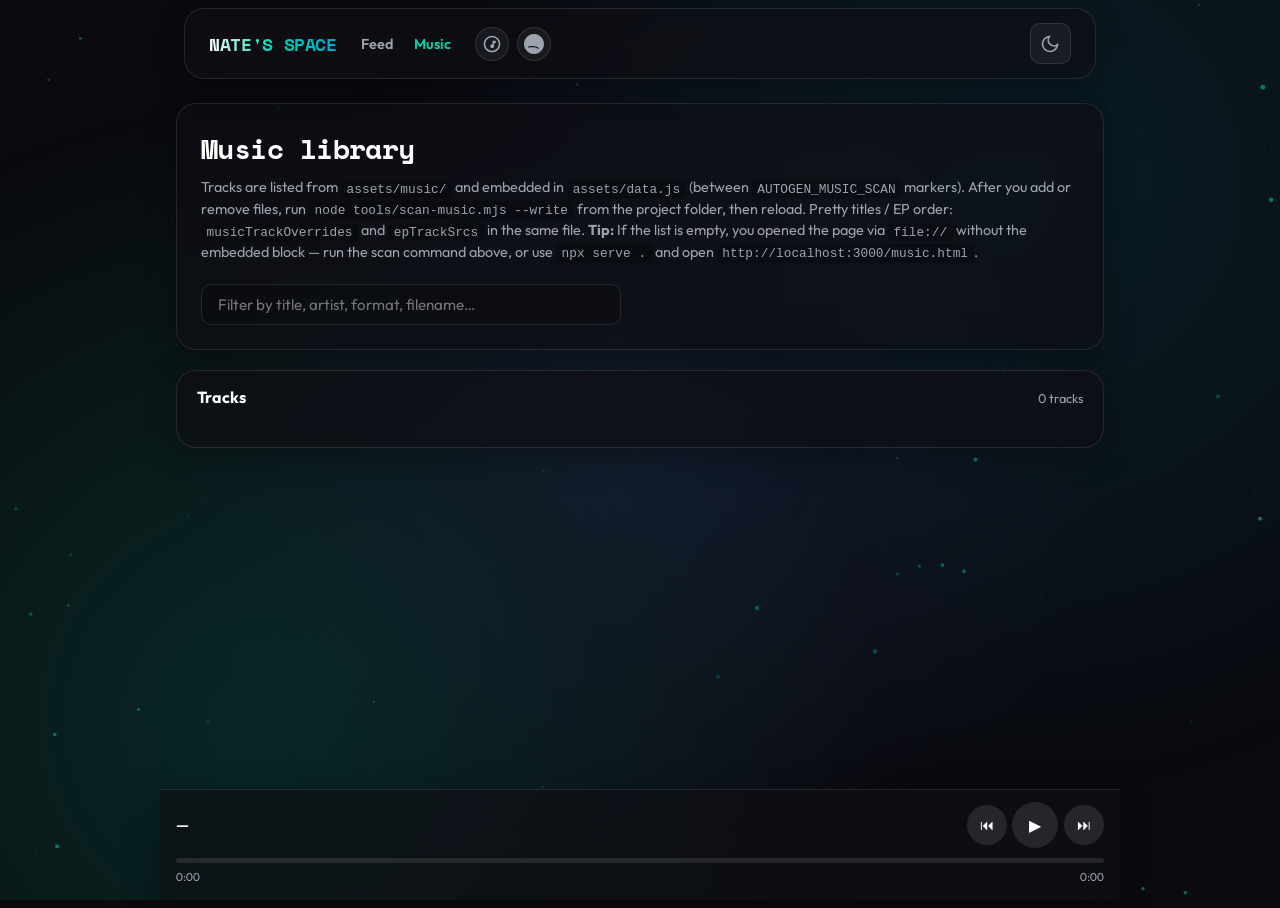
==== commit 1ffca86f: "fix(music): embed catalog in data.js for file://; scan CRLF Made-with: Cursor" ====
--- a/music.html
+++ b/music.html
@@ -11,7 +11,7 @@
     <link
         href="https://fonts.googleapis.com/css2?family=Outfit:wght@300;400;600;700&family=Space+Mono:wght@400;700&display=swap"
         rel="stylesheet">
-    <link rel="stylesheet" href="styles.css?v=113">
+    <link rel="stylesheet" href="styles.css?v=114">
 </head>
 
 <body class="music-page-body">
@@ -55,11 +55,14 @@
                 <div class="music-library-intro">
                     <h1 class="music-library-title">Music library</h1>
                     <p class="music-library-sub">
-                        Tracks are auto-listed from <code>assets/music/</code> via
-                        <code>js/music-catalog.generated.js</code>. After you add or remove files, run
-                        <code>node tools/scan-music.mjs --write</code> and commit the updated generated file.
-                        Optional titles/durations live in <code>musicTrackOverrides</code> in
-                        <code>assets/data.js</code>; EP strip order uses <code>epTrackSrcs</code>.
+                        Tracks are listed from <code>assets/music/</code> and embedded in
+                        <code>assets/data.js</code> (between <code>AUTOGEN_MUSIC_SCAN</code> markers).
+                        After you add or remove files, run <code>node tools/scan-music.mjs --write</code>
+                        from the project folder, then reload. Pretty titles / EP order:
+                        <code>musicTrackOverrides</code> and <code>epTrackSrcs</code> in the same file.
+                        <strong>Tip:</strong> If the list is empty, you opened the page via <code>file://</code>
+                        without the embedded block — run the scan command above, or use
+                        <code>npx serve .</code> and open <code>http://localhost:3000/music.html</code>.
                     </p>
                 </div>
                 <label class="music-search-wrap">
@@ -104,12 +107,11 @@
         </div>
     </div>
 
-    <script src="assets/data.js?v=113"></script>
-    <script src="js/music-catalog.generated.js?v=113"></script>
-    <script src="js/music-catalog-merge.js?v=113"></script>
-    <script src="js/theme-layout.js?v=113"></script>
-    <script src="js/particles.js?v=113"></script>
-    <script src="js/music-page.js?v=113"></script>
+    <script src="assets/data.js?v=114"></script>
+    <script src="js/music-catalog-merge.js?v=114"></script>
+    <script src="js/theme-layout.js?v=114"></script>
+    <script src="js/particles.js?v=114"></script>
+    <script src="js/music-page.js?v=114"></script>
 </body>
 
 </html>
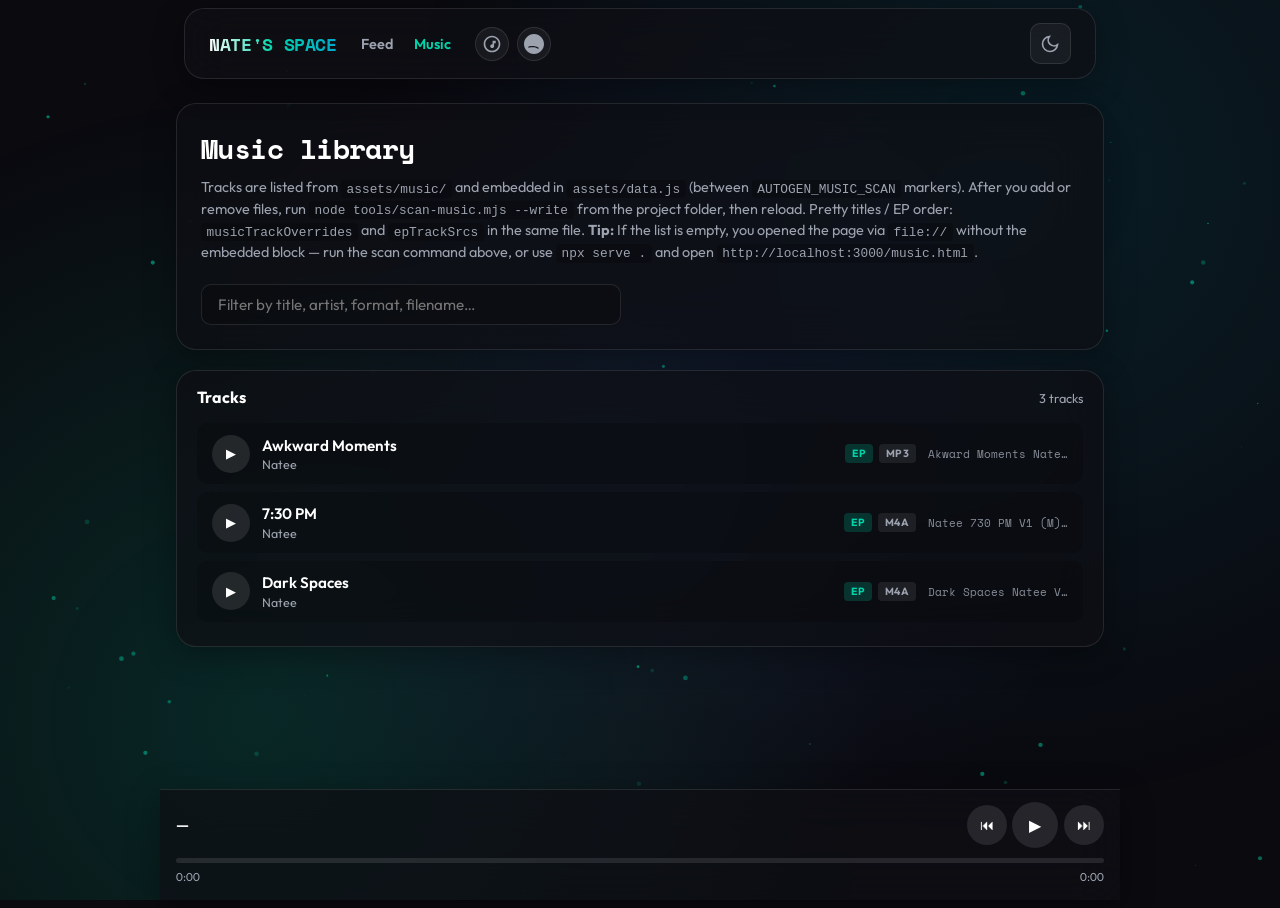
==== commit 44cdabbb: "refactor(music): single js/music-files.js list, drop merge layer Made-with: Cursor" ====
--- a/music.html
+++ b/music.html
@@ -11,7 +11,7 @@
     <link
         href="https://fonts.googleapis.com/css2?family=Outfit:wght@300;400;600;700&family=Space+Mono:wght@400;700&display=swap"
         rel="stylesheet">
-    <link rel="stylesheet" href="styles.css?v=114">
+    <link rel="stylesheet" href="styles.css?v=120">
 </head>
 
 <body class="music-page-body">
@@ -107,11 +107,10 @@
         </div>
     </div>
 
-    <script src="assets/data.js?v=114"></script>
-    <script src="js/music-catalog-merge.js?v=114"></script>
-    <script src="js/theme-layout.js?v=114"></script>
-    <script src="js/particles.js?v=114"></script>
-    <script src="js/music-page.js?v=114"></script>
+    <script src="js/music-files.js?v=120"></script>
+    <script src="js/theme-layout.js?v=120"></script>
+    <script src="js/particles.js?v=120"></script>
+    <script src="js/music-page.js?v=120"></script>
 </body>
 
 </html>
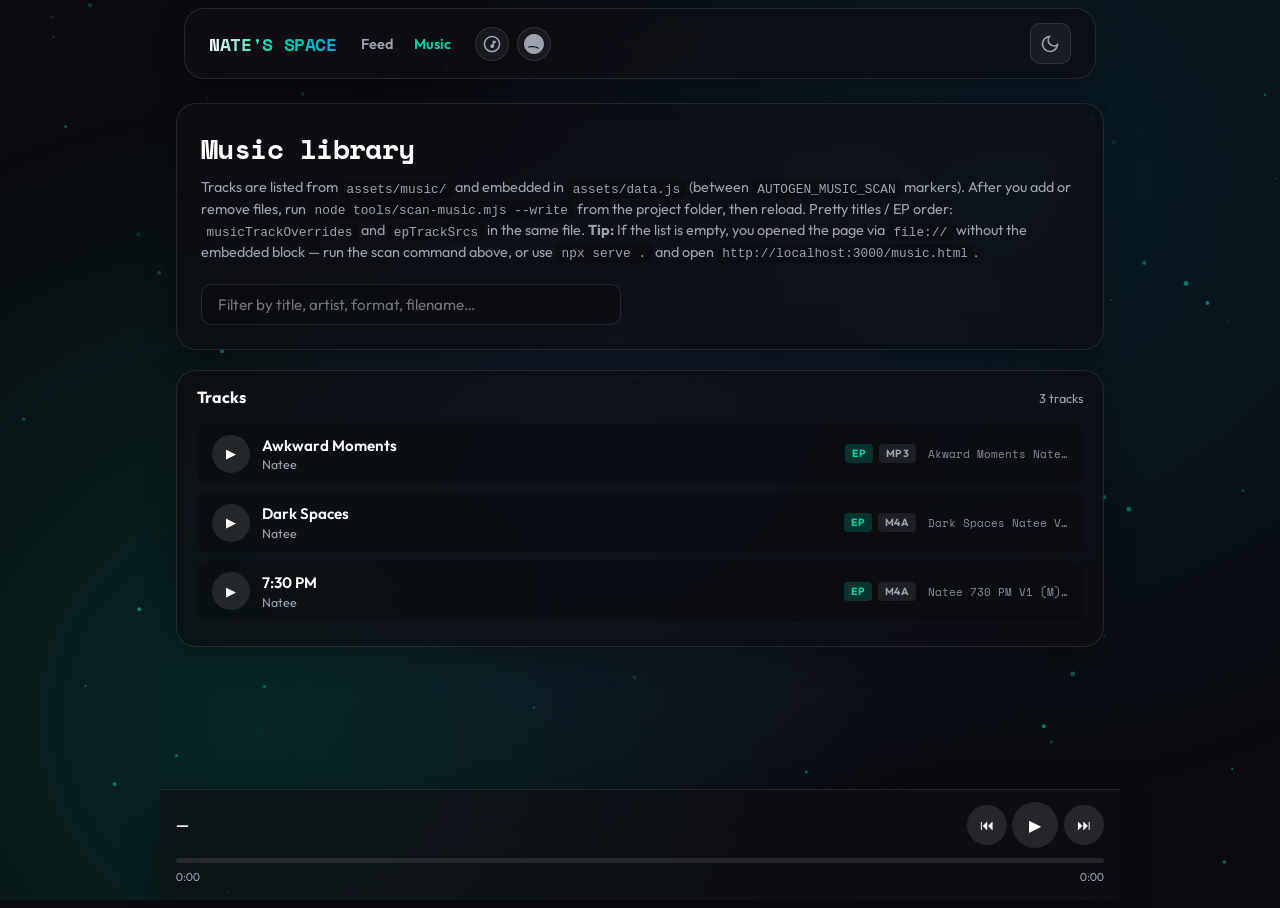
==== commit 69671360: "chore(music): sync list from folder, scan --apply, cache v121 Made-with: Cursor" ====
--- a/music.html
+++ b/music.html
@@ -11,7 +11,7 @@
     <link
         href="https://fonts.googleapis.com/css2?family=Outfit:wght@300;400;600;700&family=Space+Mono:wght@400;700&display=swap"
         rel="stylesheet">
-    <link rel="stylesheet" href="styles.css?v=120">
+    <link rel="stylesheet" href="styles.css?v=121">
 </head>
 
 <body class="music-page-body">
@@ -107,10 +107,10 @@
         </div>
     </div>
 
-    <script src="js/music-files.js?v=120"></script>
-    <script src="js/theme-layout.js?v=120"></script>
-    <script src="js/particles.js?v=120"></script>
-    <script src="js/music-page.js?v=120"></script>
+    <script src="js/music-files.js?v=121"></script>
+    <script src="js/theme-layout.js?v=121"></script>
+    <script src="js/particles.js?v=121"></script>
+    <script src="js/music-page.js?v=121"></script>
 </body>
 
 </html>
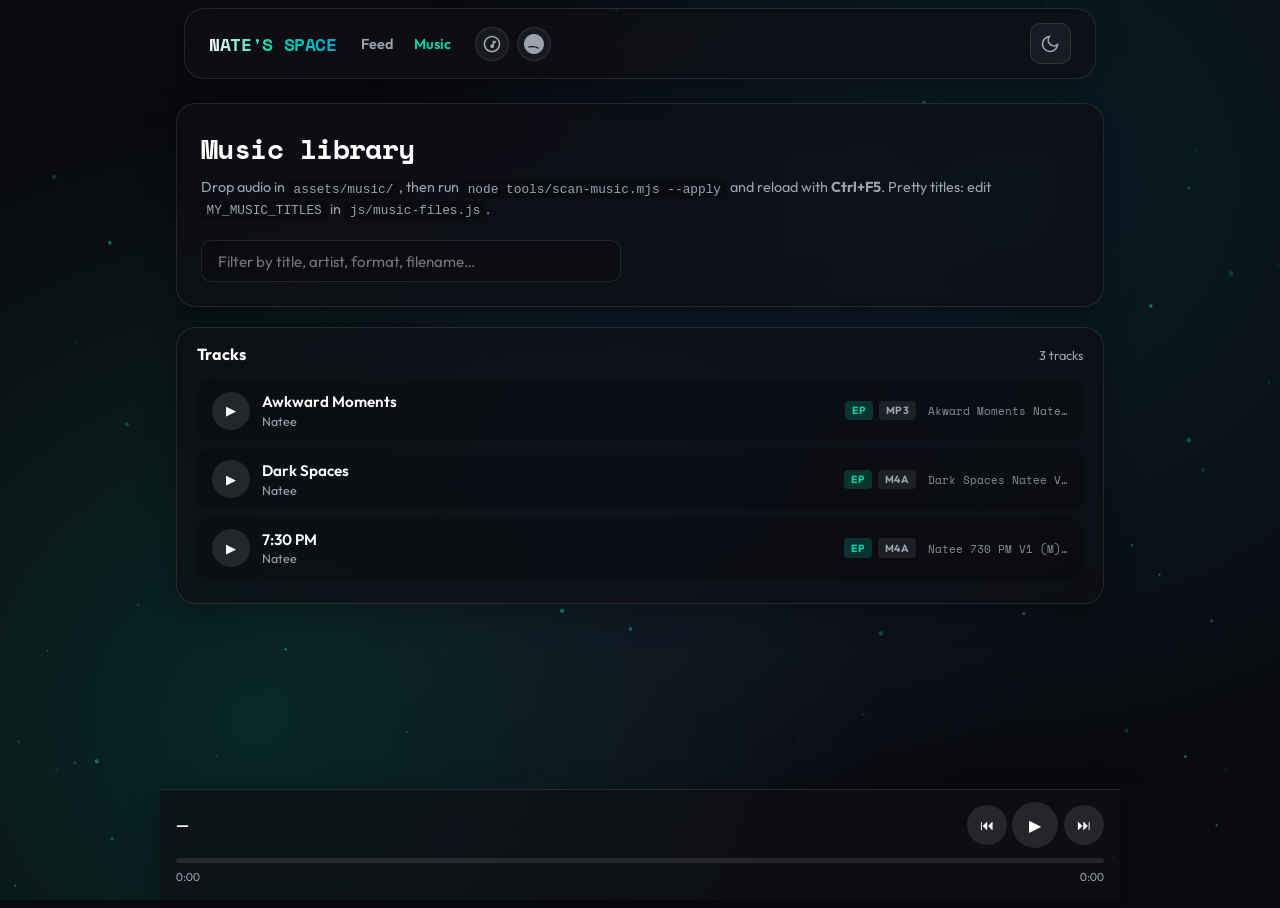
==== commit 18e5d540: "docs(music): fix music.html instructions for scan --apply Made-with: Cursor" ====
--- a/music.html
+++ b/music.html
@@ -55,14 +55,9 @@
                 <div class="music-library-intro">
                     <h1 class="music-library-title">Music library</h1>
                     <p class="music-library-sub">
-                        Tracks are listed from <code>assets/music/</code> and embedded in
-                        <code>assets/data.js</code> (between <code>AUTOGEN_MUSIC_SCAN</code> markers).
-                        After you add or remove files, run <code>node tools/scan-music.mjs --write</code>
-                        from the project folder, then reload. Pretty titles / EP order:
-                        <code>musicTrackOverrides</code> and <code>epTrackSrcs</code> in the same file.
-                        <strong>Tip:</strong> If the list is empty, you opened the page via <code>file://</code>
-                        without the embedded block — run the scan command above, or use
-                        <code>npx serve .</code> and open <code>http://localhost:3000/music.html</code>.
+                        Drop audio in <code>assets/music/</code>, then run
+                        <code>node tools/scan-music.mjs --apply</code> and reload with <strong>Ctrl+F5</strong>.
+                        Pretty titles: edit <code>MY_MUSIC_TITLES</code> in <code>js/music-files.js</code>.
                     </p>
                 </div>
                 <label class="music-search-wrap">
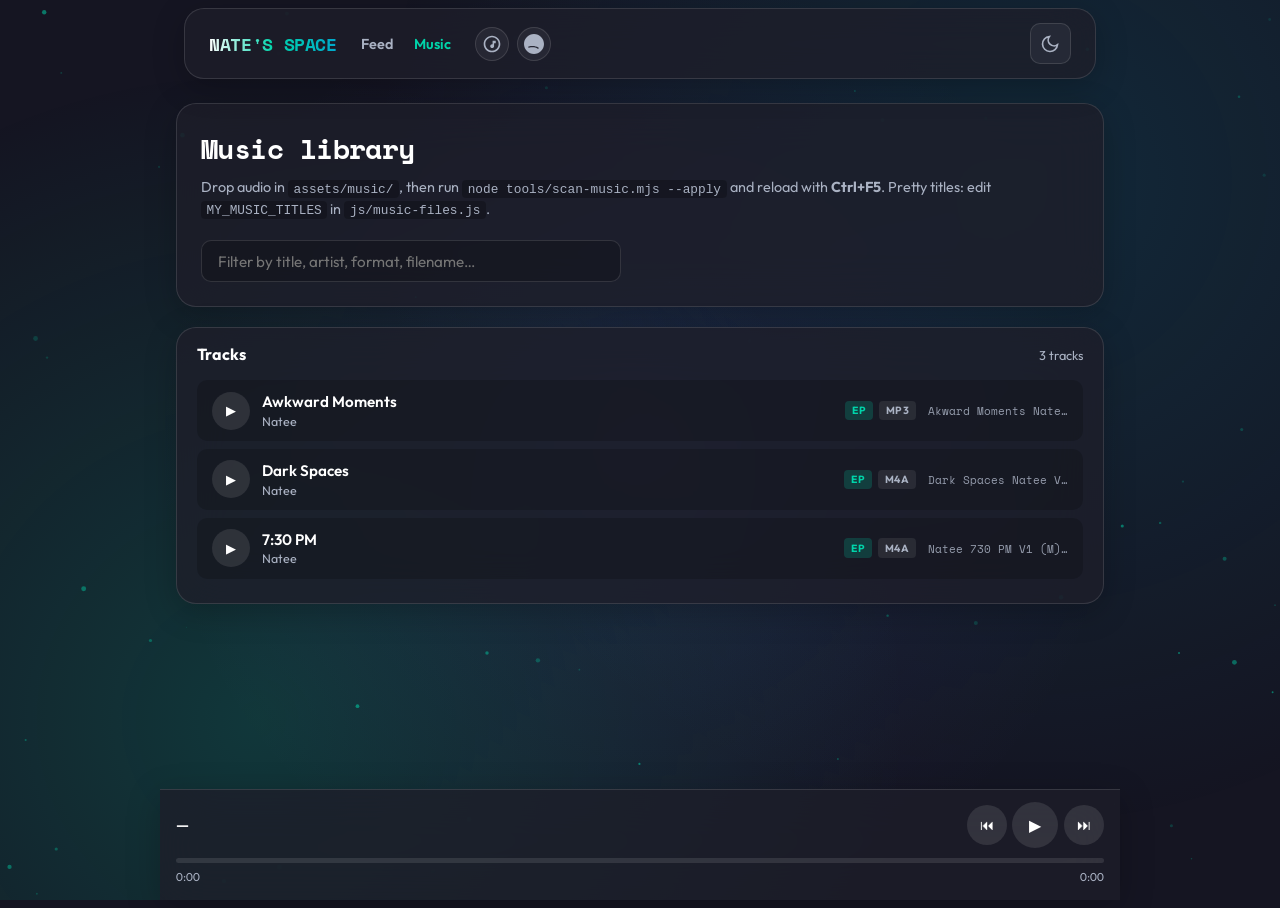
==== commit 2b61ed56: "fix(ui): brighter default theme and mobile safe-area polish Made-with: Cursor" ====
--- a/music.html
+++ b/music.html
@@ -3,7 +3,7 @@
 
 <head>
     <meta charset="UTF-8">
-    <meta name="viewport" content="width=device-width, initial-scale=1.0">
+    <meta name="viewport" content="width=device-width, initial-scale=1.0, viewport-fit=cover">
     <title>Music Library — Nate's Space</title>
     <meta name="description" content="Full catalog of tracks from the studio.">
     <link rel="preconnect" href="https://fonts.googleapis.com">
@@ -11,7 +11,7 @@
     <link
         href="https://fonts.googleapis.com/css2?family=Outfit:wght@300;400;600;700&family=Space+Mono:wght@400;700&display=swap"
         rel="stylesheet">
-    <link rel="stylesheet" href="styles.css?v=121">
+    <link rel="stylesheet" href="styles.css?v=122">
 </head>
 
 <body class="music-page-body">
@@ -102,10 +102,10 @@
         </div>
     </div>
 
-    <script src="js/music-files.js?v=121"></script>
-    <script src="js/theme-layout.js?v=121"></script>
-    <script src="js/particles.js?v=121"></script>
-    <script src="js/music-page.js?v=121"></script>
+    <script src="js/music-files.js?v=122"></script>
+    <script src="js/theme-layout.js?v=122"></script>
+    <script src="js/particles.js?v=122"></script>
+    <script src="js/music-page.js?v=122"></script>
 </body>
 
 </html>
--- a/styles.css
+++ b/styles.css
@@ -1,9 +1,13 @@
 /* ===== CSS Variables ===== */
 :root {
-  --bg-primary: #0a0a0f;
-  --bg-secondary: rgba(255, 255, 255, 0.03);
-  --bg-glass: rgba(15, 15, 20, 0.7);
-  --glass-border: rgba(255, 255, 255, 0.1);
+  --bg-primary: #151522;
+  --bg-secondary: rgba(255, 255, 255, 0.045);
+  --bg-glass: rgba(30, 30, 42, 0.78);
+  --glass-border: rgba(255, 255, 255, 0.12);
+  /* Bars, sheets, toasts — tracks theme for mobile consistency */
+  --bg-elevated: rgba(26, 26, 36, 0.97);
+  --player-gradient-start: #252538;
+  --player-gradient-end: #151522;
 
   --accent-color: #00d4aa;
   --accent-glow: rgba(0, 212, 170, 0.5);
@@ -11,7 +15,7 @@
   --accent-tertiary: #7b61ff;
 
   --text-primary: #ffffff;
-  --text-secondary: #9ca3af;
+  --text-secondary: #aab2c3;
 
   --font-main: 'Outfit', -apple-system, BlinkMacSystemFont, sans-serif;
   --font-mono: 'Space Mono', monospace;
@@ -27,6 +31,9 @@
   --bg-secondary: rgba(0, 0, 0, 0.02);
   --bg-glass: rgba(255, 255, 255, 0.8);
   --glass-border: rgba(0, 0, 0, 0.06);
+  --bg-elevated: rgba(255, 255, 255, 0.96);
+  --player-gradient-start: #eef1f8;
+  --player-gradient-end: #f5f7fa;
   --text-primary: #0f172a;
   --text-secondary: #64748b;
 }
@@ -62,9 +69,9 @@
   right: -50px;
   bottom: -50px;
   background:
-    radial-gradient(circle at 20% 80%, rgba(0, 212, 170, 0.15) 0%, transparent 50%),
-    radial-gradient(circle at 80% 20%, rgba(0, 168, 204, 0.12) 0%, transparent 50%),
-    radial-gradient(circle at 50% 50%, rgba(123, 97, 255, 0.08) 0%, transparent 60%);
+    radial-gradient(circle at 20% 80%, rgba(0, 212, 170, 0.18) 0%, transparent 52%),
+    radial-gradient(circle at 80% 20%, rgba(0, 168, 204, 0.14) 0%, transparent 52%),
+    radial-gradient(circle at 50% 50%, rgba(123, 97, 255, 0.1) 0%, transparent 62%);
   background-attachment: fixed;
   pointer-events: none;
   z-index: -1;
@@ -151,7 +158,7 @@
   -webkit-backdrop-filter: blur(24px);
   border: 1px solid var(--glass-border);
   border-radius: var(--radius-lg);
-  box-shadow: 0 8px 32px rgba(0, 0, 0, 0.3);
+  box-shadow: 0 8px 32px rgba(0, 0, 0, 0.22);
   transition: all 0.3s ease;
 }
 
@@ -162,8 +169,10 @@
 /* ===== Layout ===== */
 .app-layout {
   min-height: 100vh;
+  min-height: 100dvh;
   display: flex;
   flex-direction: column;
+  padding-top: env(safe-area-inset-top, 0px);
 }
 
 .container {
@@ -240,8 +249,15 @@
   position: absolute;
   inset: 0;
   background: linear-gradient(to top,
-      rgba(10, 10, 15, 0.95) 0%,
-      rgba(10, 10, 15, 0.6) 40%,
+      rgba(21, 21, 34, 0.95) 0%,
+      rgba(21, 21, 34, 0.55) 40%,
+      transparent 100%);
+}
+
+[data-theme="light"] .hero-overlay {
+  background: linear-gradient(to top,
+      rgba(245, 247, 250, 0.92) 0%,
+      rgba(245, 247, 250, 0.45) 45%,
       transparent 100%);
 }
 
@@ -1436,6 +1452,16 @@
 /* ===== MOBILE RESPONSIVE ===== */
 @media (max-width: 900px) {
 
+  .container {
+    padding-left: max(1rem, env(safe-area-inset-left, 0px));
+    padding-right: max(1rem, env(safe-area-inset-right, 0px));
+  }
+
+  .music-page-shell {
+    padding-left: max(1rem, env(safe-area-inset-left, 0px));
+    padding-right: max(1rem, env(safe-area-inset-right, 0px));
+  }
+
   /* Hide layout toggle on tablet/mobile - not useful */
   #layoutToggle {
     display: none;
@@ -1462,7 +1488,10 @@
 
 @media (max-width: 600px) {
   .container {
-    padding: 0 0.75rem 1.5rem;
+    padding-top: 0;
+    padding-bottom: 1.5rem;
+    padding-left: max(0.75rem, env(safe-area-inset-left, 0px));
+    padding-right: max(0.75rem, env(safe-area-inset-right, 0px));
   }
 
   /* Hero mobile styles */
@@ -1532,9 +1561,13 @@
   }
 
   .top-nav {
+    box-sizing: border-box;
+    width: auto;
+    margin-left: max(0.5rem, env(safe-area-inset-left, 0px));
+    margin-right: max(0.5rem, env(safe-area-inset-right, 0px));
     padding: 0.75rem 1rem;
-    width: calc(100% - 0.75rem);
-    margin: 0.5rem auto 1rem;
+    margin-top: 0.5rem;
+    margin-bottom: 1rem;
   }
 
   .logo {
@@ -1665,6 +1698,9 @@
   left: 0;
   right: 0;
   z-index: 1000;
+  padding-left: env(safe-area-inset-left, 0px);
+  padding-right: env(safe-area-inset-right, 0px);
+  padding-bottom: env(safe-area-inset-bottom, 0px);
 }
 
 @media (max-width: 900px) {
@@ -1677,9 +1713,9 @@
     display: none;
   }
 
-  /* Add padding to body for mobile player */
+  /* Add padding to body for mobile player + home indicator */
   body {
-    padding-bottom: 70px;
+    padding-bottom: calc(70px + env(safe-area-inset-bottom, 0px));
   }
 }
 
@@ -1688,10 +1724,10 @@
   align-items: center;
   justify-content: space-between;
   padding: 0.75rem 1rem;
-  background: rgba(20, 20, 25, 0.95);
+  background: var(--bg-elevated);
   backdrop-filter: blur(20px);
   -webkit-backdrop-filter: blur(20px);
-  border-top: 1px solid rgba(255, 255, 255, 0.1);
+  border-top: 1px solid var(--glass-border);
   cursor: pointer;
 }
 
@@ -1751,13 +1787,16 @@
   left: 0;
   right: 0;
   top: 0;
-  background: linear-gradient(180deg, #1a1a2e 0%, #0a0a0f 100%);
+  background: linear-gradient(180deg,
+      var(--player-gradient-start) 0%,
+      var(--player-gradient-end) 100%);
   transform: translateY(100%);
   transition: transform 0.3s ease;
   display: flex;
   flex-direction: column;
-  padding: 1rem;
+  padding: max(1rem, env(safe-area-inset-top, 0px)) max(1rem, env(safe-area-inset-right, 0px)) max(1rem, env(safe-area-inset-bottom, 0px)) max(1rem, env(safe-area-inset-left, 0px));
   overflow-y: auto;
+  -webkit-overflow-scrolling: touch;
 }
 
 .mobile-player-expanded.active {
@@ -1831,6 +1870,10 @@
   margin-bottom: 0.5rem;
 }
 
+[data-theme="light"] .mobile-progress-bar {
+  background: rgba(15, 23, 42, 0.12);
+}
+
 .mobile-progress-fill {
   height: 100%;
   width: 0%;
@@ -1895,6 +1938,11 @@
 .mobile-track-item:hover,
 .mobile-track-item.active {
   background: rgba(255, 255, 255, 0.1);
+}
+
+[data-theme="light"] .mobile-track-item:hover,
+[data-theme="light"] .mobile-track-item.active {
+  background: rgba(15, 23, 42, 0.06);
 }
 
 .mobile-track-item.active {
@@ -2503,8 +2551,9 @@
     margin-top: 0;
     position: relative;
     z-index: 5;
-    background: rgba(10, 10, 15, 0.95);
-    /* Darker background for readability */
+    background: var(--bg-elevated);
+    backdrop-filter: blur(16px);
+    -webkit-backdrop-filter: blur(16px);
   }
 
   .modal-post-header {
@@ -2583,9 +2632,9 @@
 }
 
 .toast {
-  background: rgba(10, 10, 15, 0.95);
+  background: var(--bg-elevated);
   border: 1px solid var(--glass-border);
-  color: white;
+  color: var(--text-primary);
   padding: 0.75rem 1.25rem;
   border-radius: var(--radius-md);
   box-shadow: 0 10px 30px rgba(0, 0, 0, 0.5);
@@ -2683,6 +2732,8 @@
 
 .music-page-body {
   min-height: 100vh;
+  min-height: 100dvh;
+  padding-top: env(safe-area-inset-top, 0px);
 }
 
 .music-page-shell {
@@ -2690,7 +2741,7 @@
   z-index: 1;
   max-width: 960px;
   margin: 0 auto;
-  padding: 0 1rem 7.5rem;
+  padding: 0 1rem calc(7.5rem + env(safe-area-inset-bottom, 0px));
 }
 
 .music-top-nav .nav-left-group {
@@ -2762,6 +2813,18 @@
   box-shadow: 0 0 0 2px rgba(0, 212, 170, 0.2);
 }
 
+[data-theme="light"] .music-search-input {
+  background: rgba(15, 23, 42, 0.04);
+}
+
+[data-theme="light"] .music-library-sub code {
+  background: rgba(15, 23, 42, 0.06);
+}
+
+[data-theme="light"] .music-library-row {
+  background: rgba(15, 23, 42, 0.04);
+}
+
 .music-library-panel {
   padding: 1rem 1.25rem 1.5rem;
 }
@@ -2904,7 +2967,7 @@
   left: 0;
   right: 0;
   z-index: 50;
-  padding: 0.75rem 1rem 1rem;
+  padding: 0.75rem max(1rem, env(safe-area-inset-left, 0px)) max(1rem, env(safe-area-inset-bottom, 0px)) max(1rem, env(safe-area-inset-right, 0px));
   border-radius: 0;
   border-left: none;
   border-right: none;
@@ -3036,6 +3099,6 @@
   }
 
   .music-page-shell {
-    padding-bottom: 9rem;
+    padding-bottom: calc(9rem + env(safe-area-inset-bottom, 0px));
   }
 }
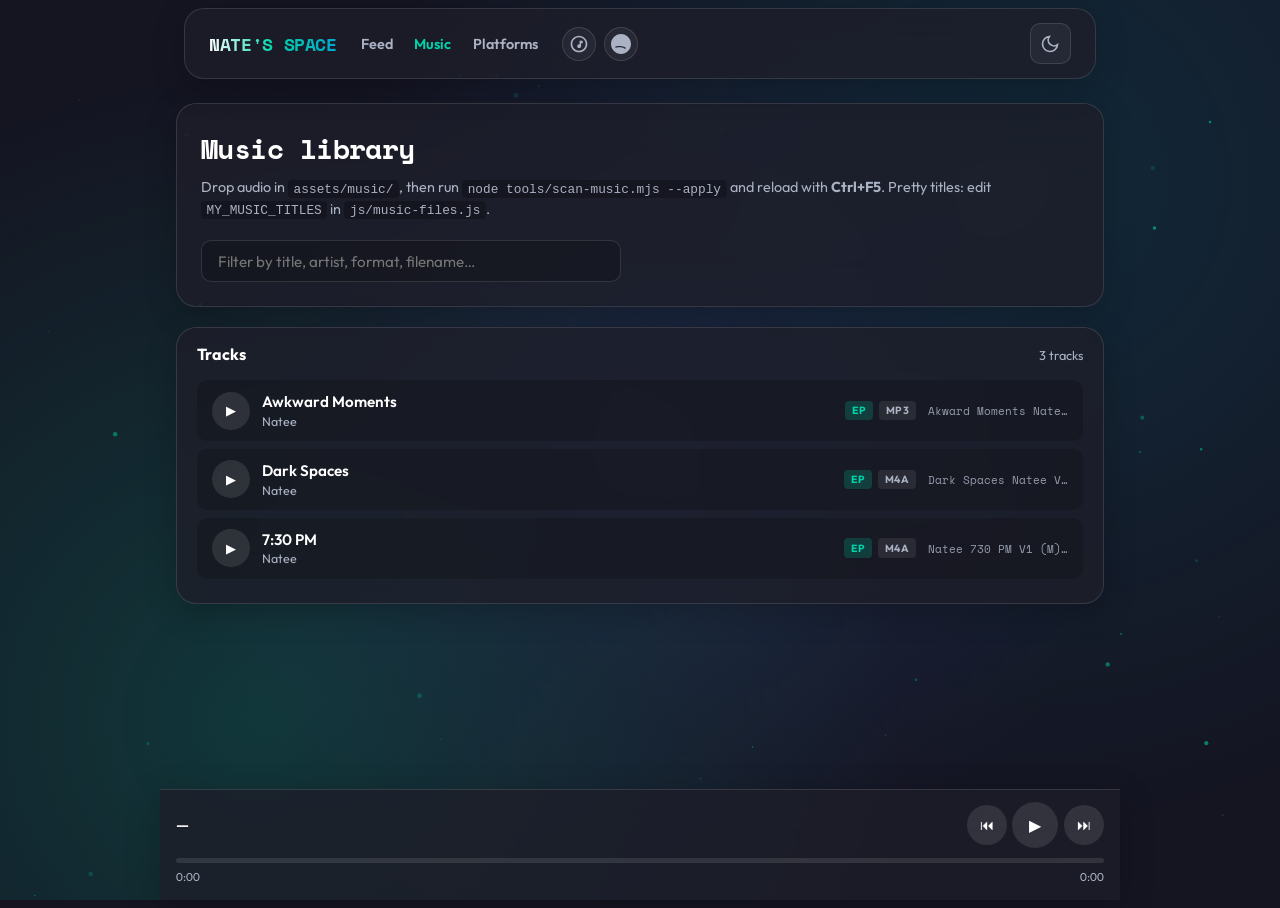
==== commit 8edc7966: "feat(feed): implement infinite scroll for posts and update version to 1.2.8 - Added infinite scroll " ====
--- a/music.html
+++ b/music.html
@@ -11,7 +11,7 @@
     <link
         href="https://fonts.googleapis.com/css2?family=Outfit:wght@300;400;600;700&family=Space+Mono:wght@400;700&display=swap"
         rel="stylesheet">
-    <link rel="stylesheet" href="styles.css?v=122">
+    <link rel="stylesheet" href="styles.css?v=129">
 </head>
 
 <body class="music-page-body">
@@ -23,6 +23,7 @@
                 <div class="nav-page-links">
                     <a href="index.html" class="nav-text-link">Feed</a>
                     <span class="nav-text-link nav-text-current" aria-current="page">Music</span>
+                    <a href="platforms.html" class="nav-text-link">Platforms</a>
                 </div>
                 <div class="nav-socials">
                     <a href="https://music.apple.com/us/artist/natee/1810779697" target="_blank"
@@ -102,10 +103,10 @@
         </div>
     </div>
 
-    <script src="js/music-files.js?v=122"></script>
-    <script src="js/theme-layout.js?v=122"></script>
-    <script src="js/particles.js?v=122"></script>
-    <script src="js/music-page.js?v=122"></script>
+    <script src="js/music-files.js?v=129"></script>
+    <script src="js/theme-layout.js?v=129"></script>
+    <script src="js/particles.js?v=129"></script>
+    <script src="js/music-page.js?v=129"></script>
 </body>
 
 </html>
--- a/styles.css
+++ b/styles.css
@@ -400,6 +400,28 @@
 .nav-controls {
   display: flex;
   gap: 0.5rem;
+  align-items: center;
+}
+
+.nav-auth-btn {
+  font-family: inherit;
+  font-size: 0.7rem;
+  font-weight: 600;
+  text-transform: uppercase;
+  letter-spacing: 0.06em;
+  padding: 0.45rem 0.65rem;
+  border-radius: var(--radius-sm);
+  border: 1px solid var(--glass-border);
+  background: rgba(255, 255, 255, 0.06);
+  color: var(--text-secondary);
+  cursor: pointer;
+  transition: color 0.2s ease, border-color 0.2s ease, background 0.2s ease;
+}
+
+.nav-auth-btn:hover {
+  color: var(--accent-color);
+  border-color: var(--accent-color);
+  background: rgba(0, 212, 170, 0.12);
 }
 
 .nav-btn {
@@ -704,6 +726,116 @@
 
 .website-link:hover {
   opacity: 0.8;
+}
+
+.profile-website-actions {
+  display: flex;
+  flex-direction: column;
+  align-items: stretch;
+  gap: 0.65rem;
+  margin-top: 0.75rem;
+}
+
+.profile-platforms-btn {
+  text-align: center;
+  font-size: 0.85rem;
+  padding: 0.45rem 0.85rem;
+}
+
+a.btn {
+  text-decoration: none;
+  display: inline-flex;
+  align-items: center;
+  justify-content: center;
+}
+
+@media (min-width: 400px) {
+  .profile-website-actions {
+    flex-direction: row;
+    flex-wrap: wrap;
+    align-items: center;
+  }
+
+  .profile-platforms-btn {
+    width: auto;
+  }
+}
+
+/* ===== Platforms page (indie / music links) ===== */
+.platforms-intro {
+  margin: 0 0 1.25rem;
+  color: var(--text-secondary);
+  font-size: 0.9rem;
+  line-height: 1.55;
+}
+
+.platforms-section {
+  margin-bottom: 1.35rem;
+}
+
+.platforms-section:last-child {
+  margin-bottom: 0;
+}
+
+.platforms-section-title {
+  font-size: 0.78rem;
+  text-transform: uppercase;
+  letter-spacing: 0.07em;
+  color: var(--accent-color);
+  margin: 0 0 0.6rem;
+  font-weight: 700;
+}
+
+.platforms-list {
+  list-style: none;
+  margin: 0;
+  padding: 0;
+  display: flex;
+  flex-direction: column;
+  gap: 0.45rem;
+}
+
+.platforms-card {
+  display: block;
+  padding: 0.8rem 0.95rem;
+  border-radius: var(--radius-sm);
+  border: 1px solid var(--glass-border);
+  background: rgba(0, 0, 0, 0.14);
+  text-decoration: none;
+  color: inherit;
+  transition: border-color 0.2s, background 0.2s;
+  -webkit-tap-highlight-color: transparent;
+}
+
+.platforms-card:hover {
+  border-color: var(--accent-color);
+  background: rgba(0, 212, 170, 0.07);
+}
+
+.platforms-card-name {
+  font-weight: 600;
+  font-size: 0.92rem;
+  margin: 0 0 0.2rem;
+}
+
+.platforms-card-desc {
+  margin: 0;
+  font-size: 0.78rem;
+  color: var(--text-secondary);
+  line-height: 1.45;
+}
+
+.platforms-card-host {
+  margin: 0.35rem 0 0;
+  font-size: 0.7rem;
+  color: var(--accent-color);
+  font-family: 'Space Mono', monospace;
+  word-break: break-all;
+  opacity: 0.9;
+}
+
+[data-theme="light"] .platforms-card {
+  background: rgba(15, 23, 42, 0.04);
 }
 
 /* ===== Gallery Panel ===== */
@@ -1447,6 +1579,115 @@
 .action-btn:hover {
   color: var(--accent-color);
   background: rgba(0, 212, 170, 0.1);
+}
+
+.post-like-btn.is-liked {
+  color: #ff6b8a;
+  background: rgba(255, 107, 138, 0.12);
+}
+
+.post-like-btn.is-liked:hover {
+  color: #ff8fa3;
+}
+
+.post-action-static {
+  opacity: 0.55;
+  cursor: default;
+}
+
+.post-action-static:hover {
+  color: var(--text-secondary);
+  background: transparent;
+}
+
+.post-comments-panel {
+  margin-top: 0.75rem;
+  padding: 0.85rem 1rem 1rem;
+  border-radius: var(--radius-sm);
+  border: 1px solid var(--glass-border);
+  background: rgba(0, 0, 0, 0.18);
+}
+
+.post-comments-list {
+  list-style: none;
+  margin: 0 0 0.75rem;
+  padding: 0;
+  max-height: 220px;
+  overflow-y: auto;
+  display: flex;
+  flex-direction: column;
+  gap: 0.65rem;
+}
+
+.post-comments-empty {
+  font-size: 0.8rem;
+  color: var(--text-secondary);
+  padding: 0.25rem 0;
+}
+
+.post-comment-item {
+  font-size: 0.82rem;
+  line-height: 1.45;
+  padding-bottom: 0.5rem;
+  border-bottom: 1px solid rgba(255, 255, 255, 0.06);
+}
+
+.post-comment-item:last-child {
+  border-bottom: none;
+  padding-bottom: 0;
+}
+
+.post-comment-meta {
+  display: flex;
+  justify-content: space-between;
+  gap: 0.5rem;
+  margin-bottom: 0.2rem;
+  flex-wrap: wrap;
+}
+
+.post-comment-author {
+  font-weight: 600;
+  color: var(--accent-color);
+}
+
+.post-comment-time {
+  font-size: 0.72rem;
+  color: var(--text-secondary);
+}
+
+.post-comment-text {
+  margin: 0;
+  color: var(--text-primary);
+}
+
+.post-comment-form {
+  display: flex;
+  gap: 0.5rem;
+  align-items: stretch;
+  flex-wrap: wrap;
+}
+
+.post-comment-input {
+  flex: 1 1 140px;
+  min-width: 0;
+  padding: 0.5rem 0.65rem;
+  border-radius: var(--radius-sm);
+  border: 1px solid var(--glass-border);
+  background: rgba(0, 0, 0, 0.25);
+  color: var(--text-primary);
+  font-family: var(--font-main);
+  font-size: 0.85rem;
+}
+
+.post-comment-input:focus {
+  outline: none;
+  border-color: var(--accent-color);
+}
+
+.post-comment-send {
+  padding: 0.45rem 0.9rem;
+  font-size: 0.8rem;
+  white-space: nowrap;
 }
 
 /* ===== MOBILE RESPONSIVE ===== */
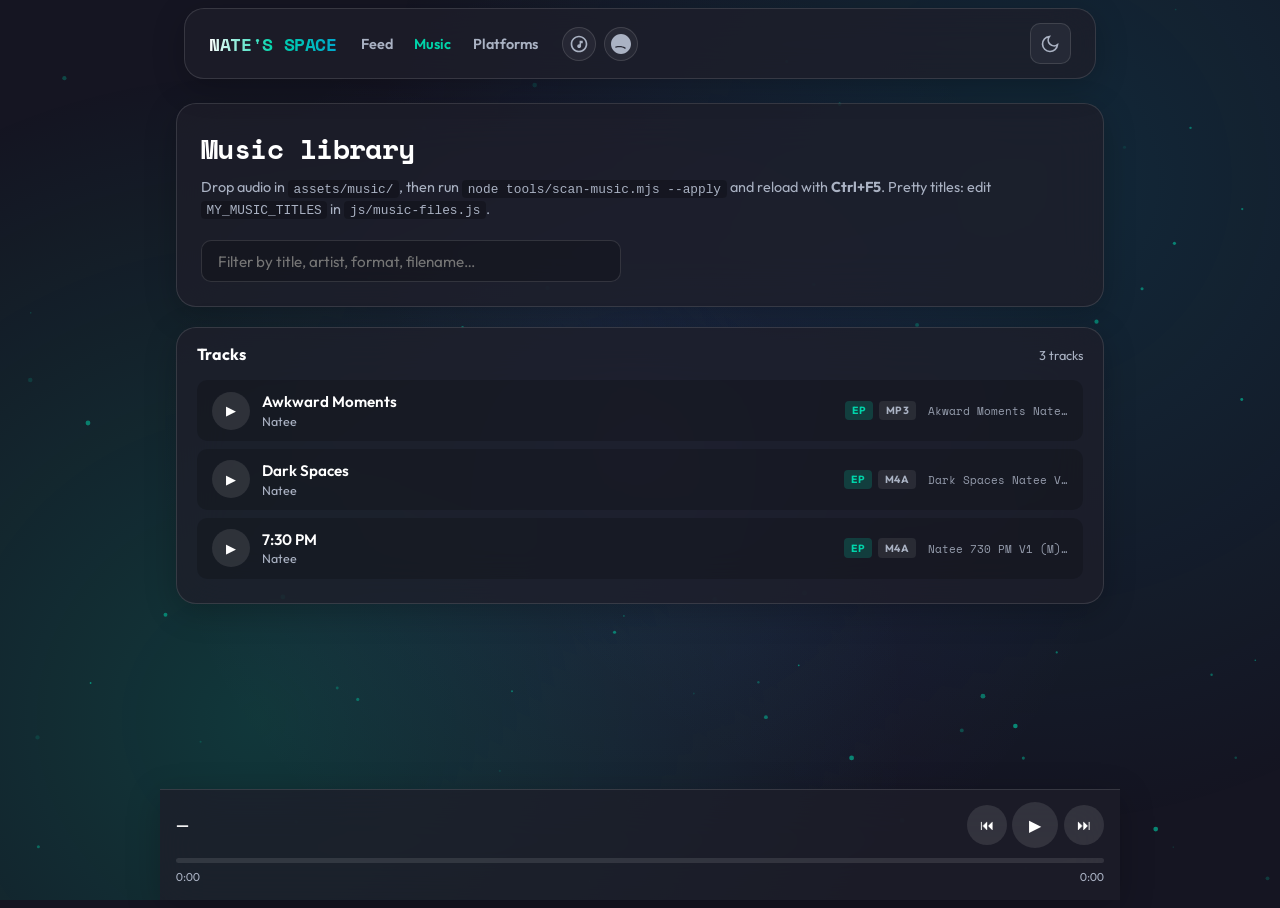
==== commit 5bbbe411: "feat(admin): add owner-only moderation panel and update Firestore rules for comment deletion - Intro" ====
--- a/music.html
+++ b/music.html
@@ -11,7 +11,7 @@
     <link
         href="https://fonts.googleapis.com/css2?family=Outfit:wght@300;400;600;700&family=Space+Mono:wght@400;700&display=swap"
         rel="stylesheet">
-    <link rel="stylesheet" href="styles.css?v=129">
+    <link rel="stylesheet" href="styles.css?v=130">
 </head>
 
 <body class="music-page-body">
@@ -103,10 +103,10 @@
         </div>
     </div>
 
-    <script src="js/music-files.js?v=129"></script>
-    <script src="js/theme-layout.js?v=129"></script>
-    <script src="js/particles.js?v=129"></script>
-    <script src="js/music-page.js?v=129"></script>
+    <script src="js/music-files.js?v=130"></script>
+    <script src="js/theme-layout.js?v=130"></script>
+    <script src="js/particles.js?v=130"></script>
+    <script src="js/music-page.js?v=130"></script>
 </body>
 
 </html>
--- a/styles.css
+++ b/styles.css
@@ -838,6 +838,131 @@
   background: rgba(15, 23, 42, 0.04);
 }
 
+/* ===== Admin panel ===== */
+.admin-meta {
+  margin: 0.3rem 0 0;
+  color: var(--text-secondary);
+  font-size: 0.85rem;
+}
+
+.admin-access-panel,
+.admin-panel {
+  padding: 1rem 1.25rem 1.25rem;
+}
+
+.admin-notice-title {
+  margin: 0 0 0.45rem;
+  font-weight: 700;
+}
+
+.admin-notice-body {
+  margin: 0;
+  color: var(--text-secondary);
+}
+
+.admin-toolbar {
+  display: flex;
+  align-items: center;
+  justify-content: space-between;
+  flex-wrap: wrap;
+  gap: 0.6rem;
+  margin-bottom: 0.8rem;
+}
+
+.admin-post-list {
+  display: flex;
+  flex-direction: column;
+  gap: 0.8rem;
+  margin-bottom: 0.75rem;
+}
+
+.admin-post-card {
+  border: 1px solid var(--glass-border);
+  border-radius: var(--radius-sm);
+  background: rgba(0, 0, 0, 0.15);
+  padding: 0.85rem 0.9rem;
+}
+
+.admin-post-title {
+  margin: 0 0 0.2rem;
+  font-size: 1rem;
+}
+
+.admin-post-meta,
+.admin-post-stats {
+  margin: 0;
+  font-size: 0.75rem;
+  color: var(--text-secondary);
+}
+
+.admin-post-content {
+  margin: 0.45rem 0 0.5rem;
+  line-height: 1.45;
+  font-size: 0.86rem;
+}
+
+.admin-post-actions {
+  display: flex;
+  gap: 0.5rem;
+  flex-wrap: wrap;
+}
+
+.admin-danger-btn {
+  border-color: rgba(255, 111, 111, 0.55);
+  color: #ff9e9e;
+}
+
+.admin-danger-btn:hover {
+  border-color: #ff6f6f;
+  color: #ffd4d4;
+  background: rgba(255, 111, 111, 0.12);
+}
+
+.admin-comments-wrap {
+  margin-top: 0.75rem;
+  border-top: 1px solid var(--glass-border);
+  padding-top: 0.65rem;
+  display: flex;
+  flex-direction: column;
+  gap: 0.45rem;
+}
+
+.admin-comment-row {
+  display: flex;
+  justify-content: space-between;
+  gap: 0.65rem;
+  border: 1px solid rgba(255, 255, 255, 0.08);
+  border-radius: var(--radius-sm);
+  padding: 0.55rem 0.6rem;
+  align-items: flex-start;
+}
+
+.admin-comment-body {
+  min-width: 0;
+}
+
+.admin-comment-text,
+.admin-comment-meta,
+.admin-comment-empty {
+  margin: 0;
+}
+
+.admin-comment-text {
+  font-size: 0.82rem;
+  line-height: 1.4;
+}
+
+.admin-comment-meta,
+.admin-comment-empty {
+  margin-top: 0.2rem;
+  color: var(--text-secondary);
+  font-size: 0.74rem;
+}
+
+[data-theme="light"] .admin-post-card {
+  background: rgba(15, 23, 42, 0.04);
+}
+
 /* ===== Gallery Panel ===== */
 .gallery-panel {
   padding: 1.25rem;
